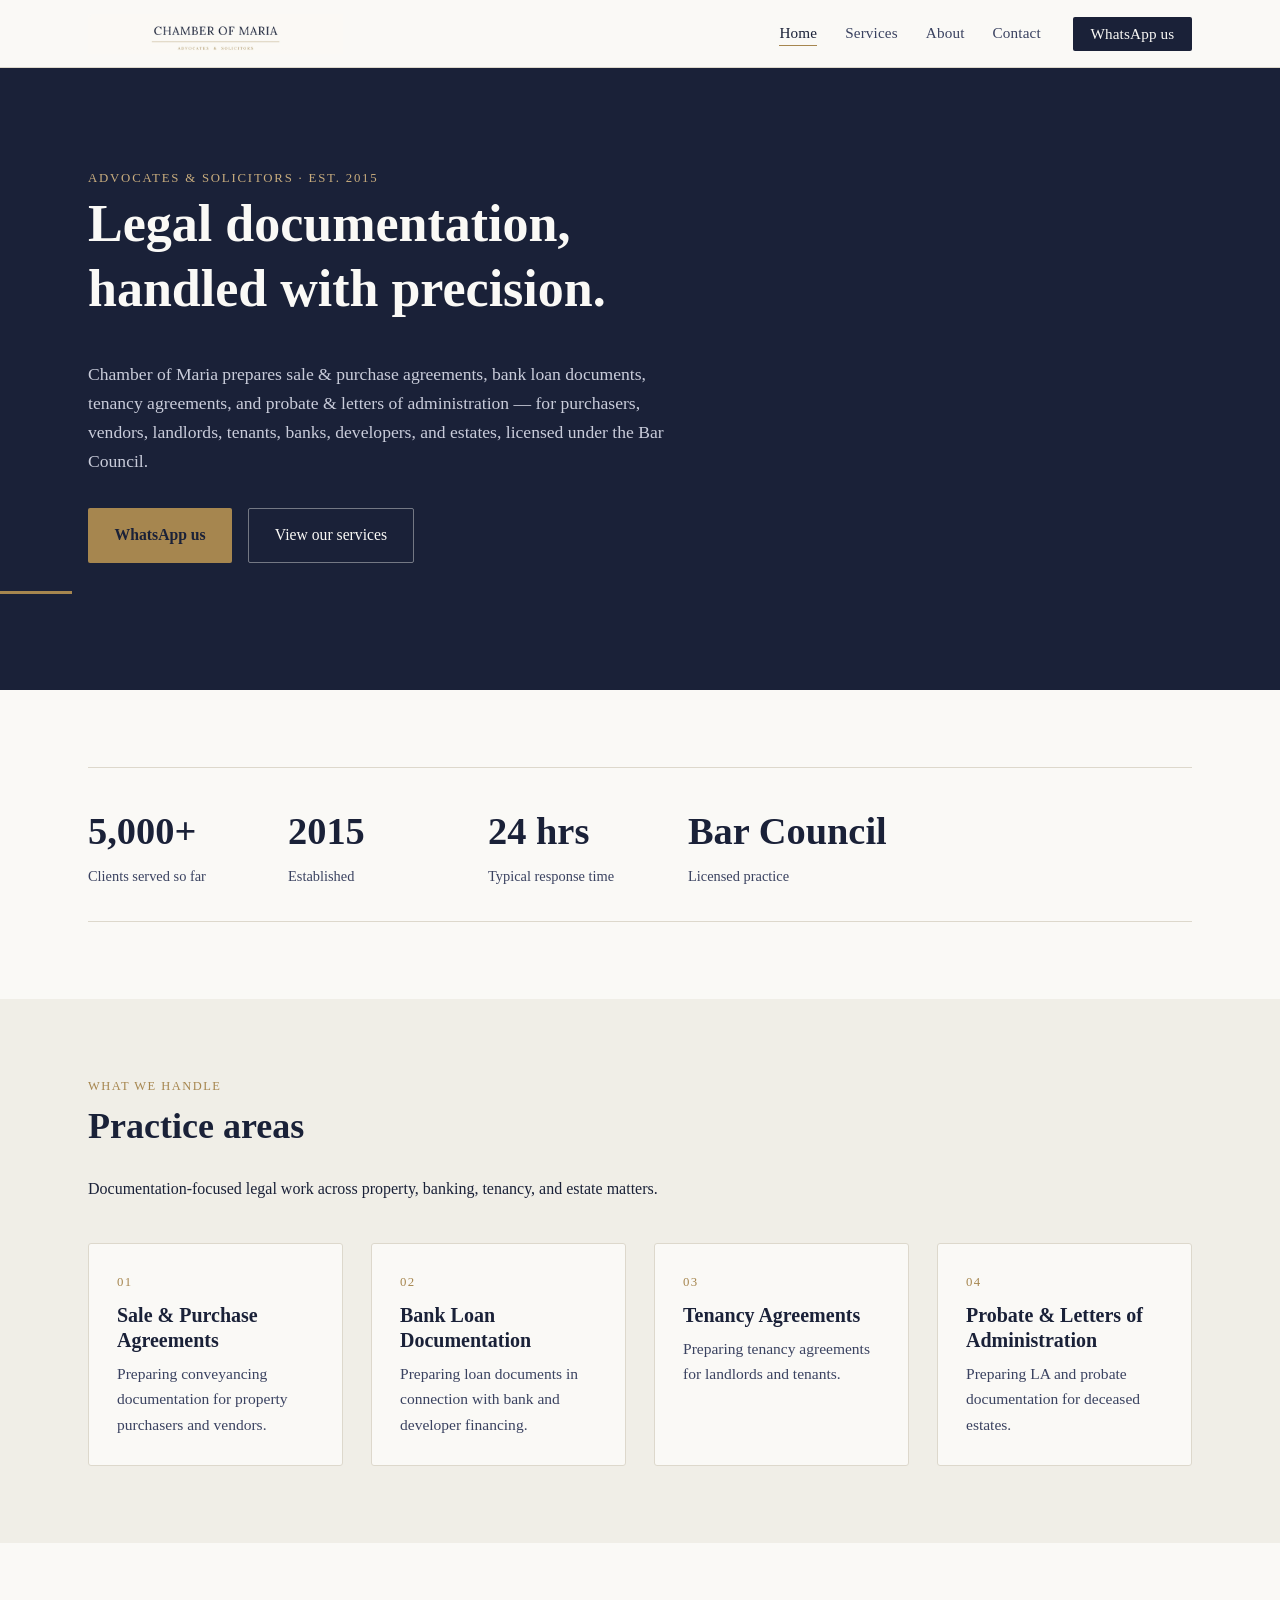
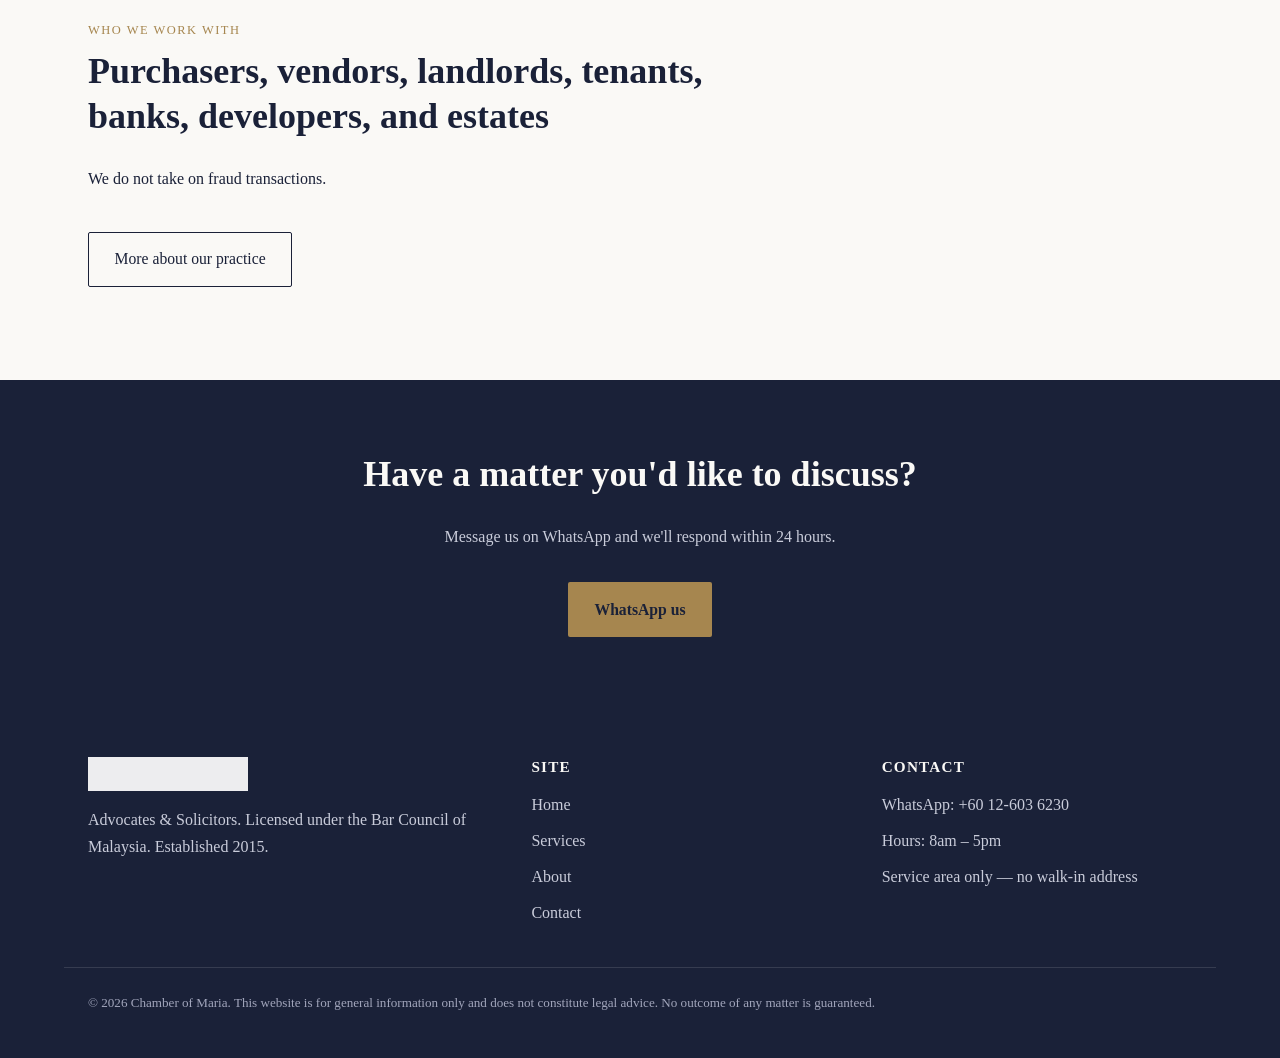
==== index.html @ 83d8518f "Initial build: Chamber of Maria static site Four-page legal practice website (index, services, about" ====
<!DOCTYPE html>
<html lang="en">
<head>
<meta charset="UTF-8">
<meta name="viewport" content="width=device-width, initial-scale=1.0">
<title>Chamber of Maria | Advocates &amp; Solicitors, Malaysia</title>
<meta name="description" content="Chamber of Maria is a Malaysian legal practice established 2015, licensed under the Bar Council, handling sale &amp; purchase agreements, bank loan documentation, tenancy agreements, and probate &amp; letters of administration.">
<link rel="canonical" href="https://www.chamberofmaria.com/">

<meta property="og:type" content="website">
<meta property="og:site_name" content="Chamber of Maria">
<meta property="og:title" content="Chamber of Maria | Advocates &amp; Solicitors, Malaysia">
<meta property="og:description" content="Legal documentation for property, banking, tenancy and probate matters. Licensed under the Bar Council, serving clients since 2015.">
<meta property="og:url" content="https://www.chamberofmaria.com/">
<meta property="og:image" content="https://www.chamberofmaria.com/assets/og-share-image.webp">
<meta name="twitter:card" content="summary_large_image">

<link rel="icon" type="image/png" href="assets/favicon-32.png">
<link rel="apple-touch-icon" href="assets/apple-touch-icon.png">
<link rel="stylesheet" href="css/style.css">
</head>
<body>
<a class="skip-link" href="#main">Skip to content</a>

<header class="site-header">
  <div class="container">
    <a class="logo" href="index.html" aria-label="Chamber of Maria — home">
      <img src="assets/wordmark-horizontal-header.webp" alt="Chamber of Maria" width="200" height="31">
    </a>
    <nav class="main-nav" data-open="false">
      <ul>
        <li><a href="index.html" aria-current="page">Home</a></li>
        <li><a href="services.html">Services</a></li>
        <li><a href="about.html">About</a></li>
        <li><a href="contact.html">Contact</a></li>
      </ul>
      <a class="nav-cta" href="https://wa.me/60126036230?text=Hi%2C%20I%27d%20like%20to%20enquire%20about%20your%20legal%20services." target="_blank" rel="noopener">WhatsApp us</a>
    </nav>
    <button class="nav-toggle" aria-label="Toggle menu" aria-expanded="false">☰</button>
  </div>
</header>

<main id="main">

  <section class="hero">
    <div class="container">
      <span class="eyebrow">Advocates &amp; Solicitors · Est. 2015</span>
      <h1>Legal documentation, handled with precision.</h1>
      <p class="lede">Chamber of Maria prepares sale &amp; purchase agreements, bank loan documents, tenancy agreements, and probate &amp; letters of administration — for purchasers, vendors, landlords, tenants, banks, developers, and estates, licensed under the Bar Council.</p>
      <div class="hero-actions">
        <a class="btn btn-primary" href="https://wa.me/60126036230?text=Hi%2C%20I%27d%20like%20to%20enquire%20about%20your%20legal%20services." target="_blank" rel="noopener">WhatsApp us</a>
        <a class="btn btn-secondary" href="services.html">View our services</a>
      </div>
    </div>
  </section>

  <section aria-label="Track record">
    <div class="container">
      <div class="stat-strip">
        <div class="stat">
          <span class="value">5,000+</span>
          <span class="label">Clients served so far</span>
        </div>
        <div class="stat">
          <span class="value">2015</span>
          <span class="label">Established</span>
        </div>
        <div class="stat">
          <span class="value">24 hrs</span>
          <span class="label">Typical response time</span>
        </div>
        <div class="stat">
          <span class="value">Bar Council</span>
          <span class="label">Licensed practice</span>
        </div>
      </div>
    </div>
  </section>

  <section class="section-alt">
    <div class="container">
      <div class="section-head">
        <span class="kicker">What we handle</span>
        <h2>Practice areas</h2>
        <p>Documentation-focused legal work across property, banking, tenancy, and estate matters.</p>
      </div>
      <div class="grid grid-4">
        <div class="card">
          <span class="num">01</span>
          <h3>Sale &amp; Purchase Agreements</h3>
          <p>Preparing conveyancing documentation for property purchasers and vendors.</p>
        </div>
        <div class="card">
          <span class="num">02</span>
          <h3>Bank Loan Documentation</h3>
          <p>Preparing loan documents in connection with bank and developer financing.</p>
        </div>
        <div class="card">
          <span class="num">03</span>
          <h3>Tenancy Agreements</h3>
          <p>Preparing tenancy agreements for landlords and tenants.</p>
        </div>
        <div class="card">
          <span class="num">04</span>
          <h3>Probate &amp; Letters of Administration</h3>
          <p>Preparing LA and probate documentation for deceased estates.</p>
        </div>
      </div>
    </div>
  </section>

  <section>
    <div class="container">
      <div class="section-head">
        <span class="kicker">Who we work with</span>
        <h2>Purchasers, vendors, landlords, tenants, banks, developers, and estates</h2>
        <p>We do not take on fraud transactions.</p>
      </div>
      <p><a class="btn btn-outline" href="about.html">More about our practice</a></p>
    </div>
  </section>

  <section class="cta-banner">
    <div class="container">
      <h2>Have a matter you'd like to discuss?</h2>
      <p>Message us on WhatsApp and we'll respond within 24 hours.</p>
      <a class="btn btn-primary" href="https://wa.me/60126036230?text=Hi%2C%20I%27d%20like%20to%20enquire%20about%20your%20legal%20services." target="_blank" rel="noopener">WhatsApp us</a>
    </div>
  </section>

</main>

<footer class="site-footer">
  <div class="container">
    <div class="footer-logo">
      <img src="assets/wordmark-horizontal-header.webp" alt="Chamber of Maria" width="160" height="25">
      <p>Advocates &amp; Solicitors. Licensed under the Bar Council of Malaysia. Established 2015.</p>
    </div>
    <div>
      <h4>Site</h4>
      <ul>
        <li><a href="index.html">Home</a></li>
        <li><a href="services.html">Services</a></li>
        <li><a href="about.html">About</a></li>
        <li><a href="contact.html">Contact</a></li>
      </ul>
    </div>
    <div>
      <h4>Contact</h4>
      <ul>
        <li><a href="https://wa.me/60126036230" target="_blank" rel="noopener">WhatsApp: +60 12-603 6230</a></li>
        <li>Hours: 8am – 5pm</li>
        <li>Service area only — no walk-in address</li>
      </ul>
    </div>
  </div>
  <div class="footer-bottom">
    <p>&copy; 2026 Chamber of Maria. This website is for general information only and does not constitute legal advice. No outcome of any matter is guaranteed.</p>
  </div>
</footer>

<script src="js/main.js"></script>
</body>
</html>
---- css/style.css ----
/* Chamber of Maria — shared stylesheet */

:root {
  --ink: #1A2138;
  --ink-soft: #3A4260;
  --gold: #A6864F;
  --gold-soft: #C9AD7E;
  --paper: #FAF9F6;
  --paper-dim: #F0EEE7;
  --line: #DDD8CC;
  --max-width: 72rem;
}

* {
  box-sizing: border-box;
}

html {
  scroll-behavior: smooth;
}

body {
  margin: 0;
  font-family: "Lora", Georgia, "Times New Roman", serif;
  color: var(--ink);
  background: var(--paper);
  line-height: 1.65;
  -webkit-font-smoothing: antialiased;
}

img {
  max-width: 100%;
  display: block;
}

a {
  color: inherit;
}

h1, h2, h3, h4 {
  font-weight: 600;
  line-height: 1.25;
  margin: 0 0 0.75em;
}

h1 { font-size: clamp(2rem, 4vw + 1rem, 3.25rem); }
h2 { font-size: clamp(1.5rem, 2vw + 1rem, 2.25rem); }
h3 { font-size: 1.25rem; }

p { margin: 0 0 1em; }

.container {
  width: 100%;
  max-width: var(--max-width);
  margin-inline: auto;
  padding-inline: 1.5rem;
}

/* ---------- Header ---------- */

.site-header {
  border-bottom: 1px solid var(--line);
  background: var(--paper);
  position: sticky;
  top: 0;
  z-index: 20;
}

.site-header .container {
  display: flex;
  align-items: center;
  justify-content: space-between;
  padding-block: 0.85rem;
  gap: 1rem;
}

.site-header .logo img {
  height: 40px;
  width: auto;
}

.main-nav {
  display: flex;
  align-items: center;
  gap: 2rem;
}

.main-nav ul {
  list-style: none;
  display: flex;
  gap: 1.75rem;
  margin: 0;
  padding: 0;
}

.main-nav a {
  text-decoration: none;
  font-size: 0.95rem;
  letter-spacing: 0.01em;
  color: var(--ink-soft);
  border-bottom: 1px solid transparent;
  padding-block: 0.25rem;
  transition: color 0.15s ease, border-color 0.15s ease;
}

.main-nav a:hover,
.main-nav a[aria-current="page"] {
  color: var(--ink);
  border-color: var(--gold);
}

.nav-cta {
  display: inline-flex;
  align-items: center;
  gap: 0.5rem;
  background: var(--ink);
  color: var(--paper) !important;
  padding: 0.55rem 1.1rem;
  border-radius: 2px;
  font-size: 0.9rem;
  text-decoration: none;
  border: none;
  transition: background 0.15s ease;
  white-space: nowrap;
}

.nav-cta:hover {
  background: var(--gold);
}

.nav-toggle {
  display: none;
  background: none;
  border: 1px solid var(--line);
  border-radius: 2px;
  padding: 0.4rem 0.6rem;
  cursor: pointer;
  font-size: 1.1rem;
  color: var(--ink);
}

/* ---------- Hero ---------- */

.hero {
  background: var(--ink);
  color: var(--paper);
  padding-block: clamp(3.5rem, 8vw, 6rem);
  position: relative;
}

.hero::after {
  content: "";
  display: block;
  height: 3px;
  width: 72px;
  background: var(--gold);
  margin-top: 1.75rem;
}

.hero .eyebrow {
  text-transform: uppercase;
  letter-spacing: 0.14em;
  font-size: 0.8rem;
  color: var(--gold-soft);
  margin-bottom: 1rem;
}

.hero h1 {
  color: var(--paper);
  max-width: 34rem;
}

.hero p.lede {
  max-width: 36rem;
  color: #C9CCDA;
  font-size: 1.1rem;
}

.hero-actions {
  display: flex;
  flex-wrap: wrap;
  gap: 1rem;
  margin-top: 2rem;
}

/* ---------- Buttons ---------- */

.btn {
  display: inline-flex;
  align-items: center;
  gap: 0.5rem;
  padding: 0.85rem 1.6rem;
  border-radius: 2px;
  text-decoration: none;
  font-size: 0.98rem;
  border: 1px solid transparent;
  cursor: pointer;
  transition: background 0.15s ease, color 0.15s ease, border-color 0.15s ease;
}

.btn-primary {
  background: var(--gold);
  color: var(--ink);
  font-weight: 600;
}

.btn-primary:hover {
  background: var(--gold-soft);
}

.btn-secondary {
  border-color: rgba(250, 249, 246, 0.4);
  color: var(--paper);
}

.btn-secondary:hover {
  border-color: var(--paper);
}

.btn-outline {
  border-color: var(--ink);
  color: var(--ink);
  background: transparent;
}

.btn-outline:hover {
  background: var(--ink);
  color: var(--paper);
}

/* ---------- Sections ---------- */

section {
  padding-block: clamp(3rem, 6vw, 5rem);
}

.section-alt {
  background: var(--paper-dim);
}

.section-head {
  max-width: 40rem;
  margin-bottom: 2.5rem;
}

.section-head .kicker {
  text-transform: uppercase;
  letter-spacing: 0.12em;
  font-size: 0.78rem;
  color: var(--gold);
  margin-bottom: 0.5rem;
  display: block;
}

/* ---------- Cards / grids ---------- */

.grid {
  display: grid;
  gap: 1.75rem;
}

.grid-2 { grid-template-columns: repeat(2, 1fr); }
.grid-4 { grid-template-columns: repeat(4, 1fr); }

@media (max-width: 900px) {
  .grid-4 { grid-template-columns: repeat(2, 1fr); }
}

@media (max-width: 600px) {
  .grid-2,
  .grid-4 { grid-template-columns: 1fr; }
}

.card {
  background: var(--paper);
  border: 1px solid var(--line);
  padding: 1.75rem;
  border-radius: 3px;
}

.section-alt .card {
  background: var(--paper);
}

.card .num {
  font-size: 0.8rem;
  color: var(--gold);
  letter-spacing: 0.1em;
  display: block;
  margin-bottom: 0.6rem;
}

.card h3 {
  margin-bottom: 0.5rem;
}

.card p {
  color: var(--ink-soft);
  margin-bottom: 0;
  font-size: 0.97rem;
}

/* ---------- Stat strip ---------- */

.stat-strip {
  display: flex;
  flex-wrap: wrap;
  gap: 2.5rem;
  border-top: 1px solid var(--line);
  border-bottom: 1px solid var(--line);
  padding-block: 2rem;
}

.stat {
  min-width: 10rem;
}

.stat .value {
  font-size: clamp(1.75rem, 3vw, 2.5rem);
  color: var(--ink);
  font-weight: 600;
  display: block;
}

.stat .label {
  color: var(--ink-soft);
  font-size: 0.9rem;
}

/* ---------- Lists ---------- */

.check-list {
  list-style: none;
  margin: 0;
  padding: 0;
  display: grid;
  gap: 0.75rem;
}

.check-list li {
  padding-left: 1.6rem;
  position: relative;
  color: var(--ink-soft);
}

.check-list li::before {
  content: "";
  position: absolute;
  left: 0;
  top: 0.5em;
  width: 8px;
  height: 8px;
  background: var(--gold);
  border-radius: 50%;
}

/* ---------- CTA banner ---------- */

.cta-banner {
  background: var(--ink);
  color: var(--paper);
  text-align: center;
  padding-block: clamp(3rem, 6vw, 4.5rem);
}

.cta-banner h2 {
  color: var(--paper);
}

.cta-banner p {
  color: #C9CCDA;
  max-width: 34rem;
  margin-inline: auto;
}

.cta-banner .btn-primary {
  margin-top: 1rem;
}

/* ---------- Forms ---------- */

.form-field {
  margin-bottom: 1.25rem;
  display: grid;
  gap: 0.4rem;
}

.form-field label {
  font-size: 0.9rem;
  color: var(--ink-soft);
}

.form-field input,
.form-field textarea,
.form-field select {
  font-family: inherit;
  font-size: 1rem;
  padding: 0.75rem 0.9rem;
  border: 1px solid var(--line);
  border-radius: 2px;
  background: var(--paper);
  color: var(--ink);
}

.form-field input:focus,
.form-field textarea:focus,
.form-field select:focus {
  outline: 2px solid var(--gold);
  outline-offset: 1px;
}

.form-note {
  font-size: 0.85rem;
  color: var(--ink-soft);
}

.form-status {
  margin-top: 1rem;
  font-size: 0.95rem;
}

.form-status[data-state="success"] { color: #2E6B4F; }
.form-status[data-state="error"] { color: #A6403F; }

/* ---------- Footer ---------- */

.site-footer {
  background: var(--ink);
  color: #C9CCDA;
  padding-block: 3rem 2rem;
}

.site-footer .container {
  display: grid;
  grid-template-columns: 1.3fr 1fr 1fr;
  gap: 2.5rem;
}

@media (max-width: 700px) {
  .site-footer .container {
    grid-template-columns: 1fr;
  }
}

.site-footer h4 {
  color: var(--paper);
  font-size: 0.95rem;
  text-transform: uppercase;
  letter-spacing: 0.08em;
  margin-bottom: 1rem;
}

.site-footer ul {
  list-style: none;
  margin: 0;
  padding: 0;
  display: grid;
  gap: 0.6rem;
}

.site-footer a {
  color: #C9CCDA;
  text-decoration: none;
}

.site-footer a:hover {
  color: var(--gold-soft);
}

.footer-bottom {
  max-width: var(--max-width);
  margin: 2.5rem auto 0;
  padding-inline: 1.5rem;
  padding-top: 1.5rem;
  border-top: 1px solid rgba(255, 255, 255, 0.12);
  font-size: 0.82rem;
  color: #A2A6BC;
}

.footer-logo img {
  height: 34px;
  margin-bottom: 1rem;
  filter: brightness(0) invert(1);
  opacity: 0.92;
}

/* ---------- Mobile nav ---------- */

@media (max-width: 780px) {
  .nav-toggle {
    display: inline-flex;
    align-items: center;
    justify-content: center;
  }

  .main-nav {
    position: fixed;
    inset: 0 0 0 30%;
    background: var(--paper);
    flex-direction: column;
    align-items: flex-start;
    justify-content: flex-start;
    padding: 5.5rem 1.75rem 2rem;
    gap: 2rem;
    transform: translateX(100%);
    transition: transform 0.2s ease;
    box-shadow: -8px 0 24px rgba(26, 33, 56, 0.12);
  }

  .main-nav[data-open="true"] {
    transform: translateX(0);
  }

  .main-nav ul {
    flex-direction: column;
    gap: 1.25rem;
    width: 100%;
  }

  .main-nav a {
    font-size: 1.05rem;
  }
}

/* ---------- Utility ---------- */

.text-center { text-align: center; }
.mt-0 { margin-top: 0; }

.skip-link {
  position: absolute;
  left: -999px;
  top: auto;
  background: var(--gold);
  color: var(--ink);
  padding: 0.75rem 1.25rem;
  z-index: 100;
}

.skip-link:focus {
  left: 1rem;
  top: 1rem;
}
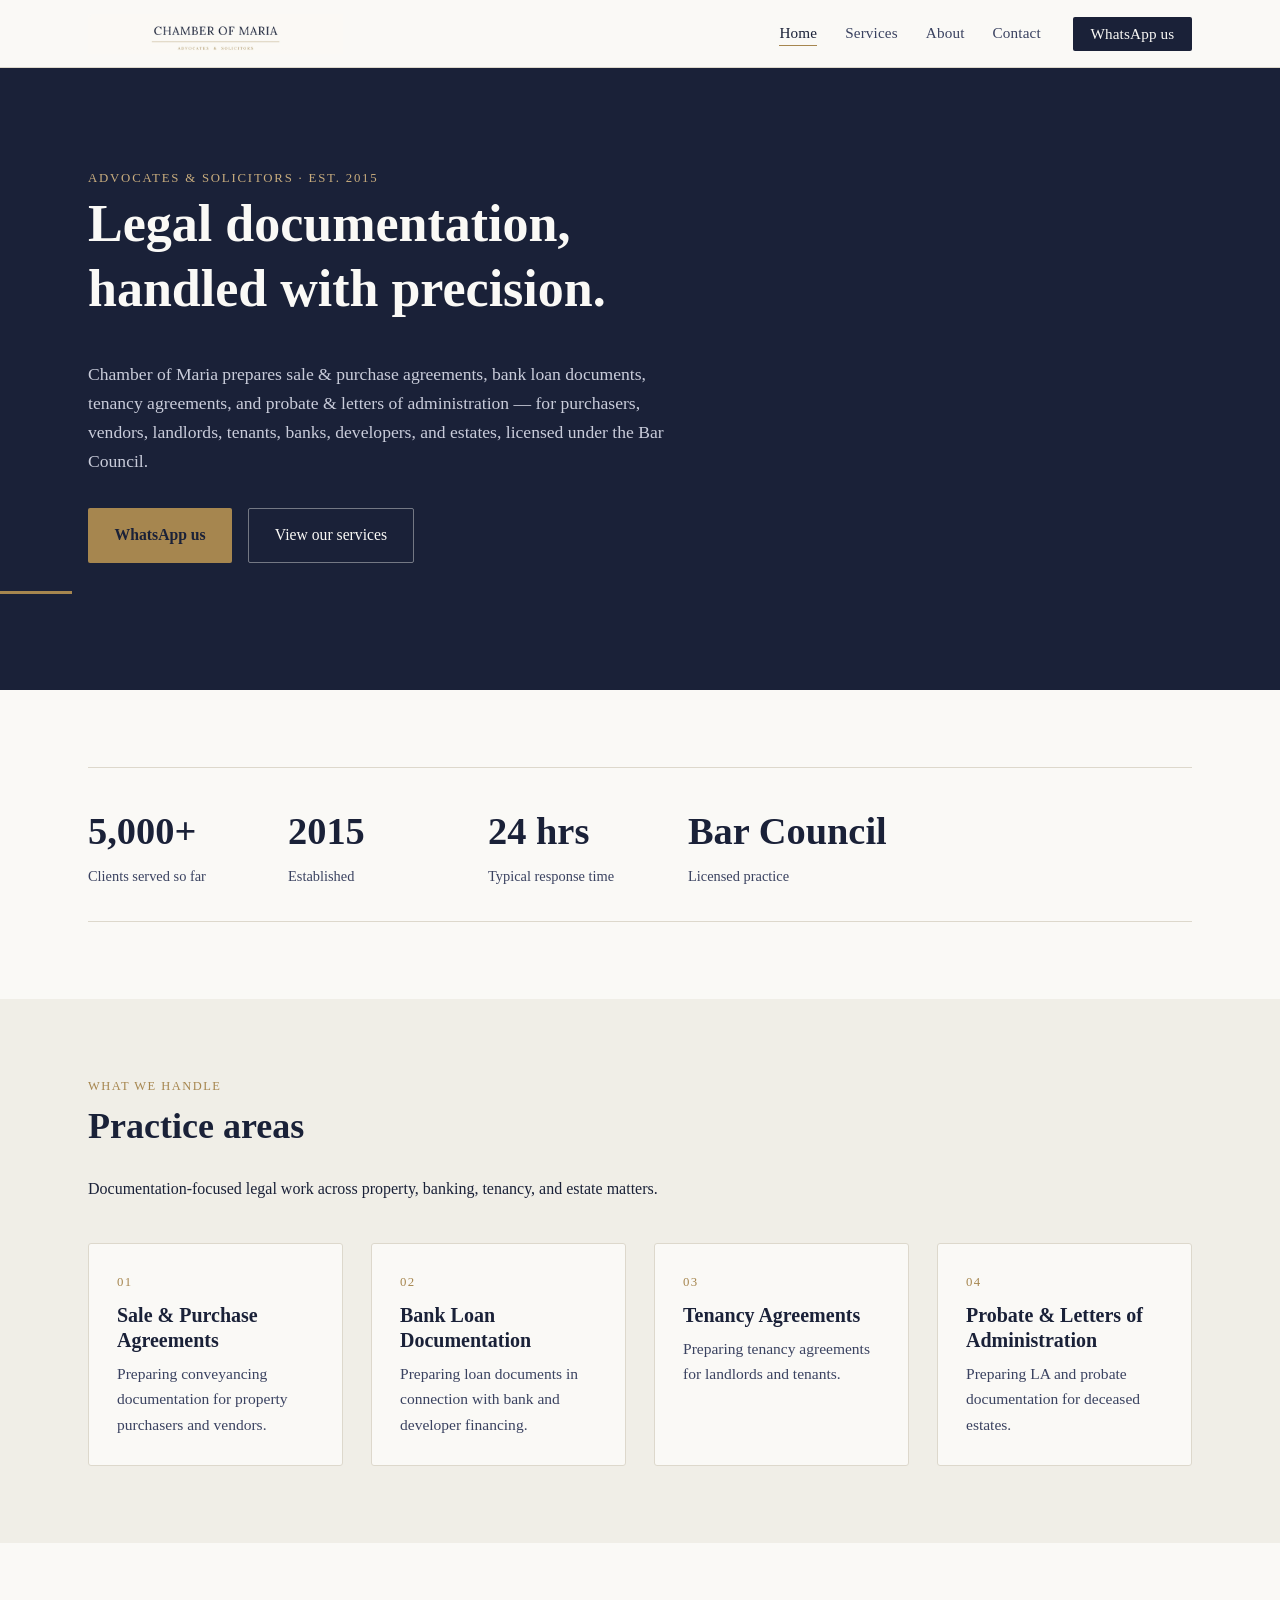
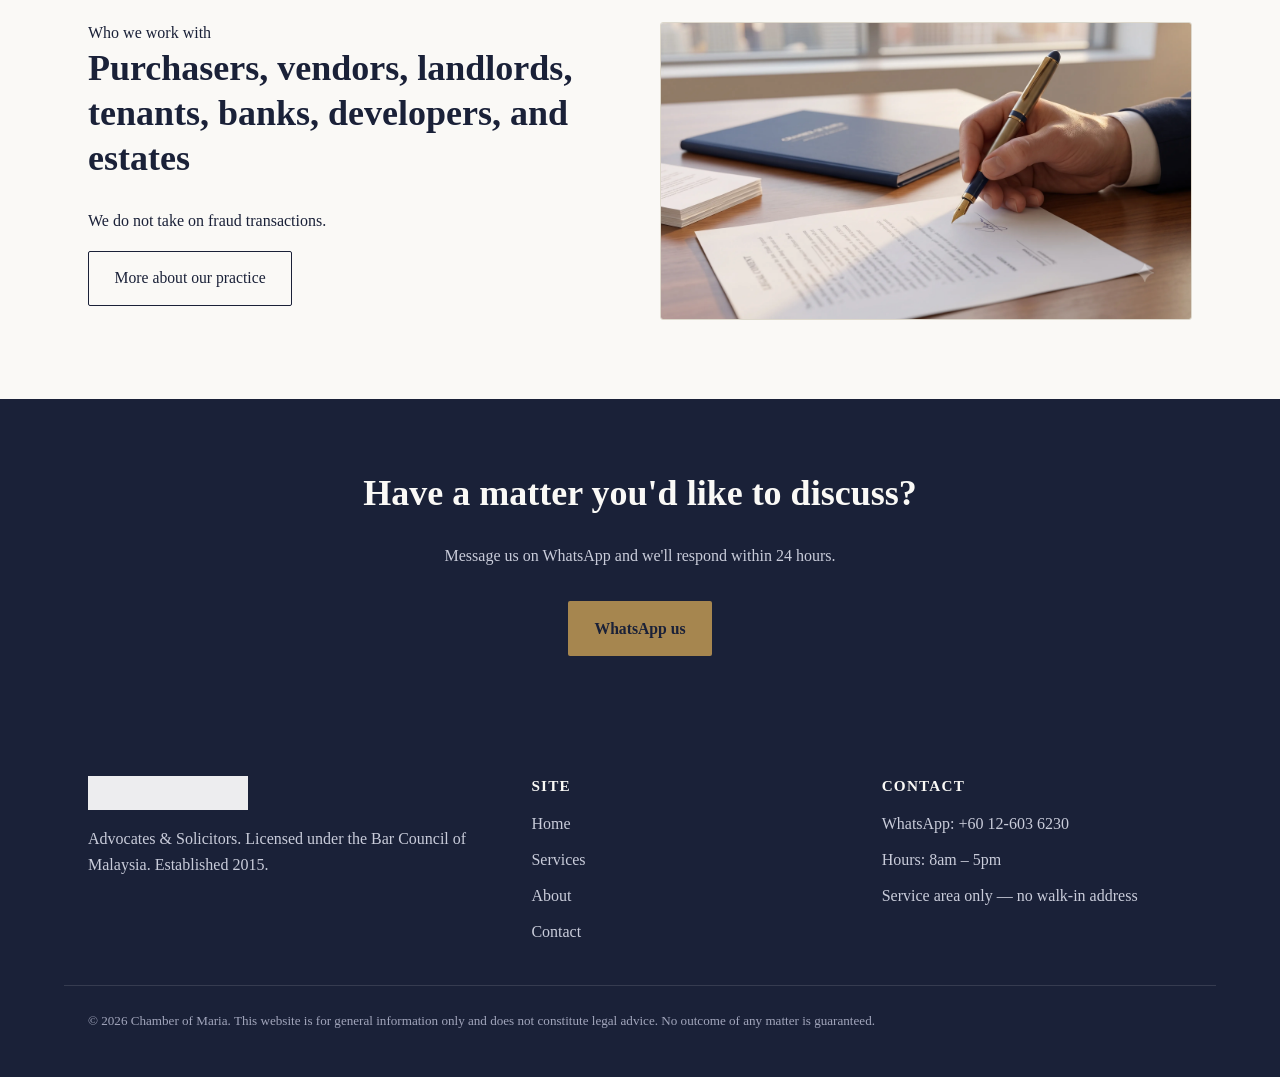
==== commit 7d004adb: "Integrate Nano Banana supporting imagery QA'd and wired all 8 images from AVATAR-IMAGE-BRIEF.md / NA" ====
--- a/index.html
+++ b/index.html
@@ -111,12 +111,17 @@
 
   <section>
     <div class="container">
-      <div class="section-head">
-        <span class="kicker">Who we work with</span>
-        <h2>Purchasers, vendors, landlords, tenants, banks, developers, and estates</h2>
-        <p>We do not take on fraud transactions.</p>
+      <div class="feature">
+        <div>
+          <span class="kicker">Who we work with</span>
+          <h2>Purchasers, vendors, landlords, tenants, banks, developers, and estates</h2>
+          <p>We do not take on fraud transactions.</p>
+          <p><a class="btn btn-outline" href="about.html">More about our practice</a></p>
+        </div>
+        <div class="feature-media">
+          <img src="assets/desk-documents-signing.webp" alt="A hand signing a legal document with a fountain pen at a wooden desk" width="800" height="450" loading="lazy">
+        </div>
       </div>
-      <p><a class="btn btn-outline" href="about.html">More about our practice</a></p>
     </div>
   </section>
 
--- a/css/style.css
+++ b/css/style.css
@@ -276,10 +276,51 @@
   border: 1px solid var(--line);
   padding: 1.75rem;
   border-radius: 3px;
+  overflow: hidden;
 }
 
 .section-alt .card {
   background: var(--paper);
+}
+
+.card-media {
+  aspect-ratio: 16 / 9;
+  overflow: hidden;
+  margin: -1.75rem -1.75rem 1.25rem;
+  border-bottom: 1px solid var(--line);
+  background: var(--paper-dim);
+}
+
+.card-media img {
+  width: 100%;
+  height: 100%;
+  object-fit: cover;
+  display: block;
+}
+
+.feature {
+  display: grid;
+  grid-template-columns: 1fr 1fr;
+  gap: 2.5rem;
+  align-items: center;
+}
+
+@media (max-width: 700px) {
+  .feature {
+    grid-template-columns: 1fr;
+  }
+}
+
+.feature-media {
+  border-radius: 3px;
+  overflow: hidden;
+  border: 1px solid var(--line);
+}
+
+.feature-media img {
+  width: 100%;
+  height: auto;
+  display: block;
 }
 
 .card .num {
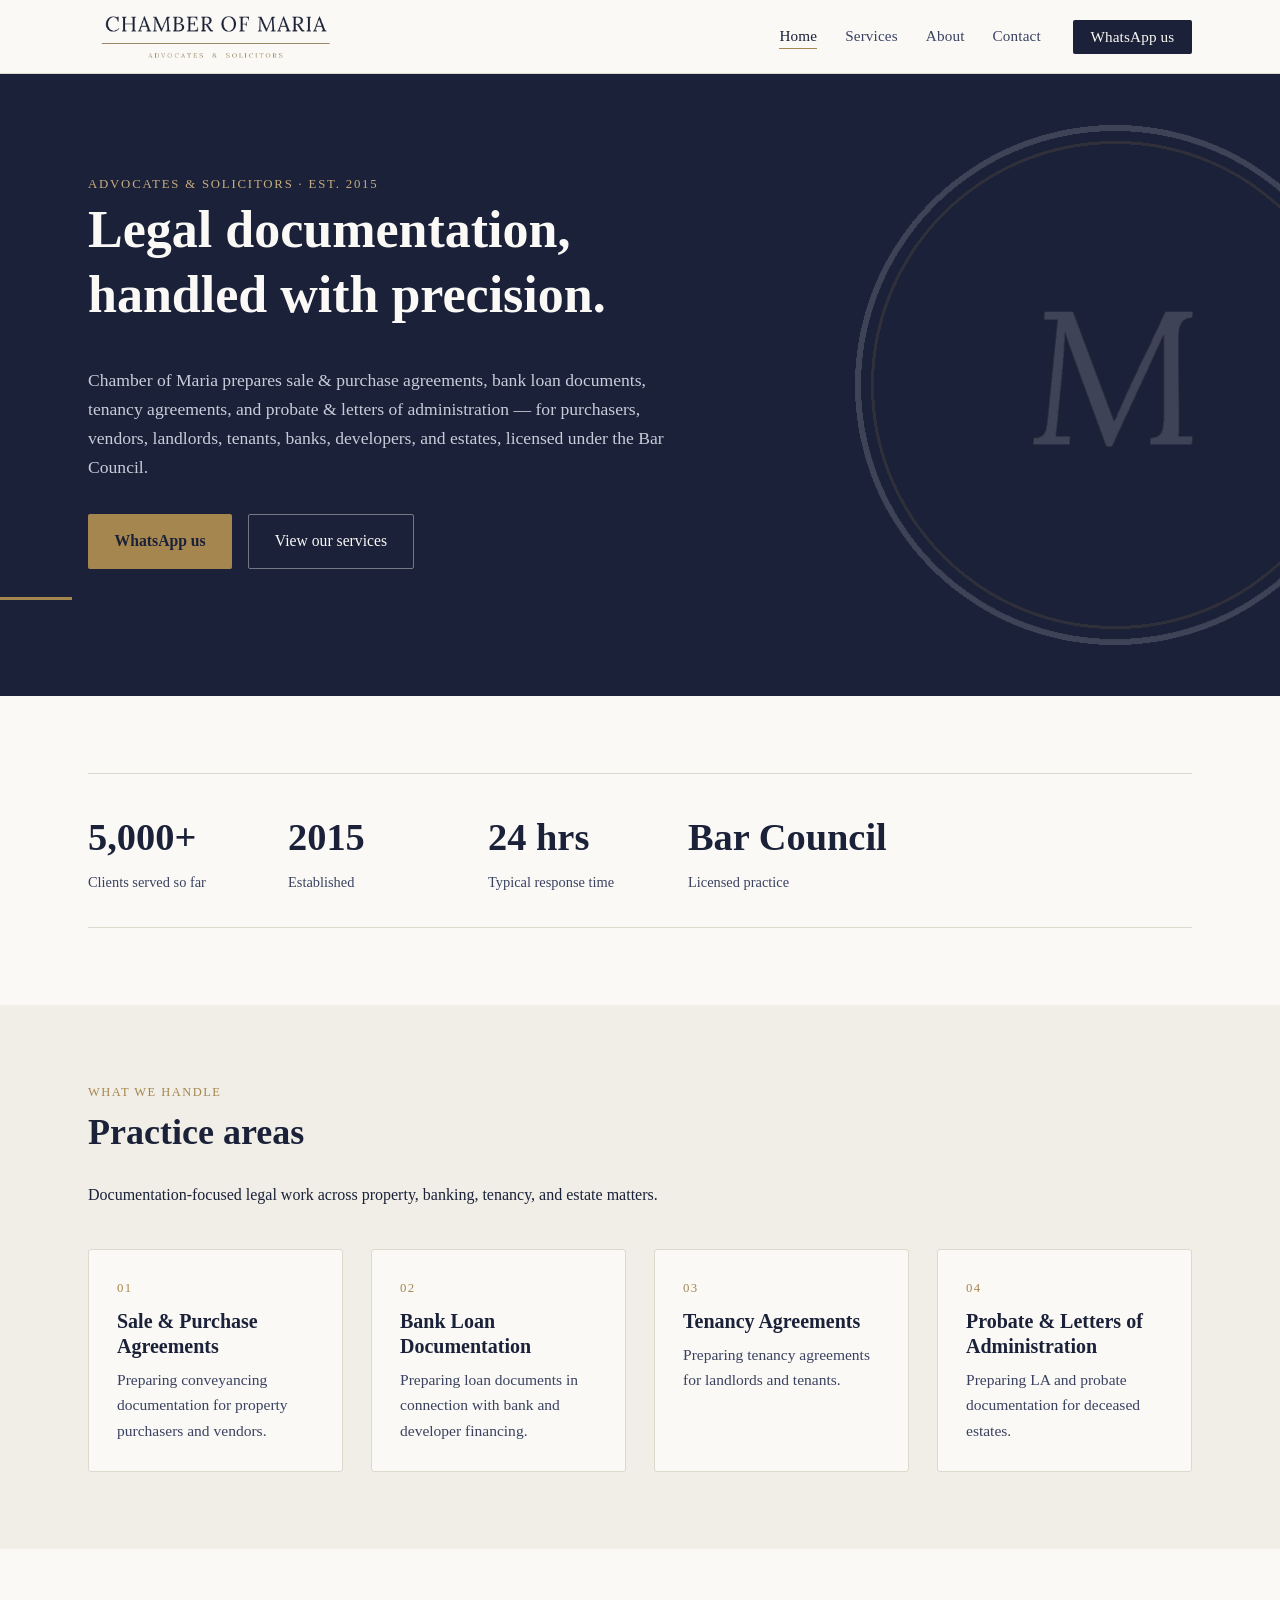
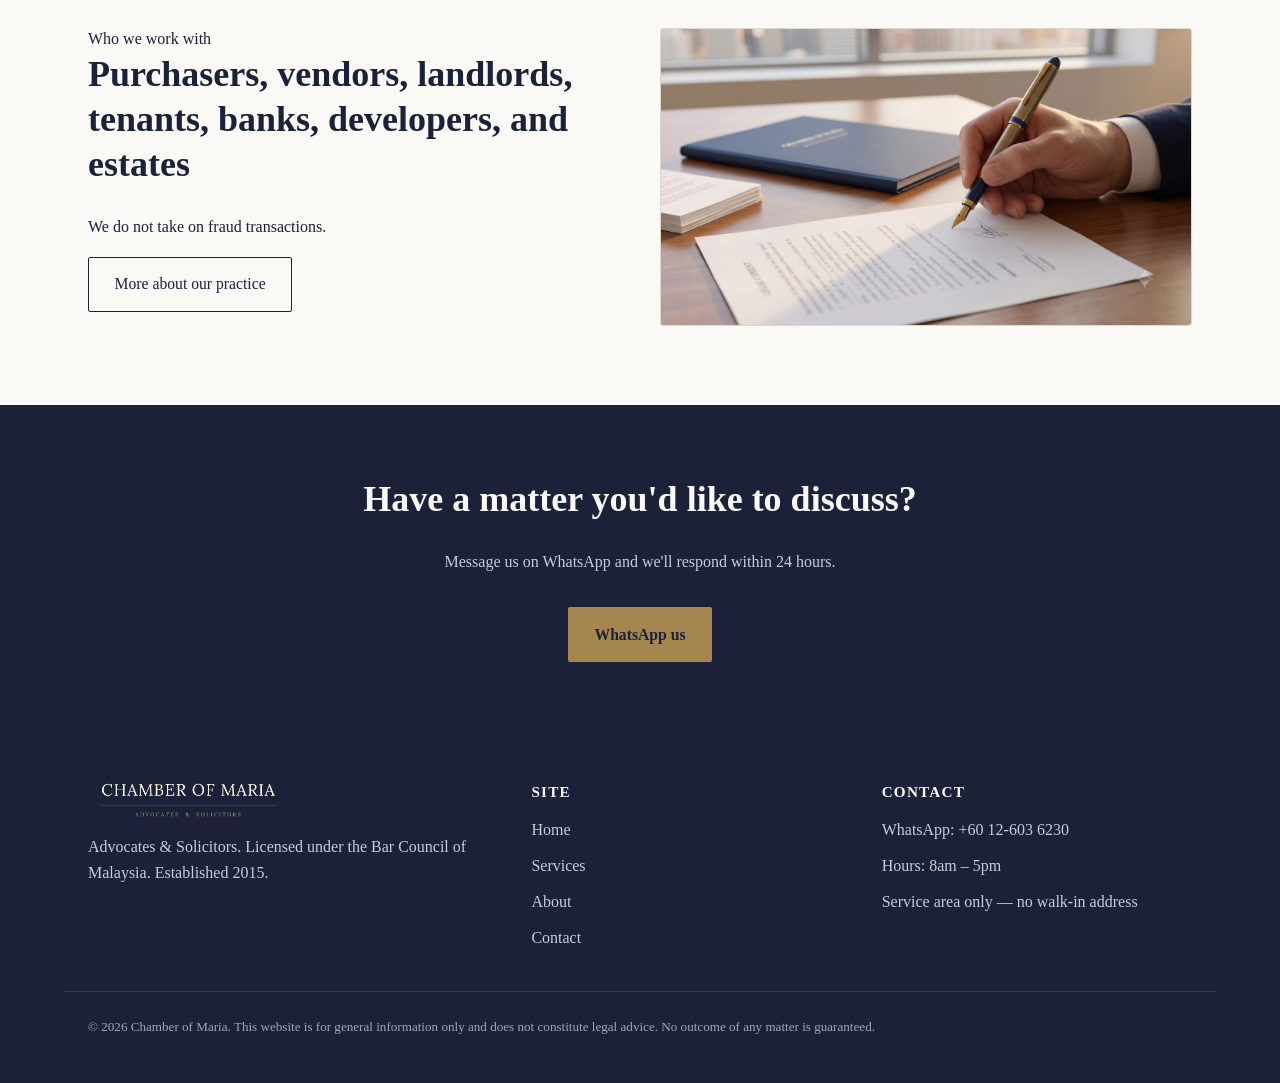
==== commit 5b5c36b1: "Fix logo legibility and add hero decorative motif Header wordmark was scaled down with most of its c" ====
--- a/index.html
+++ b/index.html
@@ -25,7 +25,7 @@
 <header class="site-header">
   <div class="container">
     <a class="logo" href="index.html" aria-label="Chamber of Maria — home">
-      <img src="assets/wordmark-horizontal-header.webp" alt="Chamber of Maria" width="200" height="31">
+      <img src="assets/wordmark-horizontal-header-trimmed.webp" alt="Chamber of Maria" width="244" height="44">
     </a>
     <nav class="main-nav" data-open="false">
       <ul>
@@ -43,6 +43,7 @@
 <main id="main">
 
   <section class="hero">
+    <img src="assets/monogram-favicon-source-on-dark.webp" alt="" aria-hidden="true" class="hero-motif" width="561" height="561">
     <div class="container">
       <span class="eyebrow">Advocates &amp; Solicitors · Est. 2015</span>
       <h1>Legal documentation, handled with precision.</h1>
@@ -138,7 +139,7 @@
 <footer class="site-footer">
   <div class="container">
     <div class="footer-logo">
-      <img src="assets/wordmark-horizontal-header.webp" alt="Chamber of Maria" width="160" height="25">
+      <img src="assets/wordmark-horizontal-header-on-dark.webp" alt="Chamber of Maria" width="200" height="36">
       <p>Advocates &amp; Solicitors. Licensed under the Bar Council of Malaysia. Established 2015.</p>
     </div>
     <div>
--- a/css/style.css
+++ b/css/style.css
@@ -75,8 +75,9 @@
 }
 
 .site-header .logo img {
-  height: 40px;
+  height: 46px;
   width: auto;
+  display: block;
 }
 
 .main-nav {
@@ -146,6 +147,32 @@
   color: var(--paper);
   padding-block: clamp(3.5rem, 8vw, 6rem);
   position: relative;
+  overflow: hidden;
+}
+
+.hero .container {
+  position: relative;
+  z-index: 1;
+}
+
+.hero-motif {
+  position: absolute;
+  top: 50%;
+  right: -9%;
+  width: min(560px, 52vw);
+  height: auto;
+  transform: translateY(-50%);
+  opacity: 0.16;
+  pointer-events: none;
+  z-index: 0;
+}
+
+@media (max-width: 780px) {
+  .hero-motif {
+    width: 70vw;
+    right: -20%;
+    opacity: 0.12;
+  }
 }
 
 .hero::after {
@@ -519,10 +546,10 @@
 }
 
 .footer-logo img {
-  height: 34px;
+  height: 36px;
+  width: auto;
   margin-bottom: 1rem;
-  filter: brightness(0) invert(1);
-  opacity: 0.92;
+  display: block;
 }
 
 /* ---------- Mobile nav ---------- */
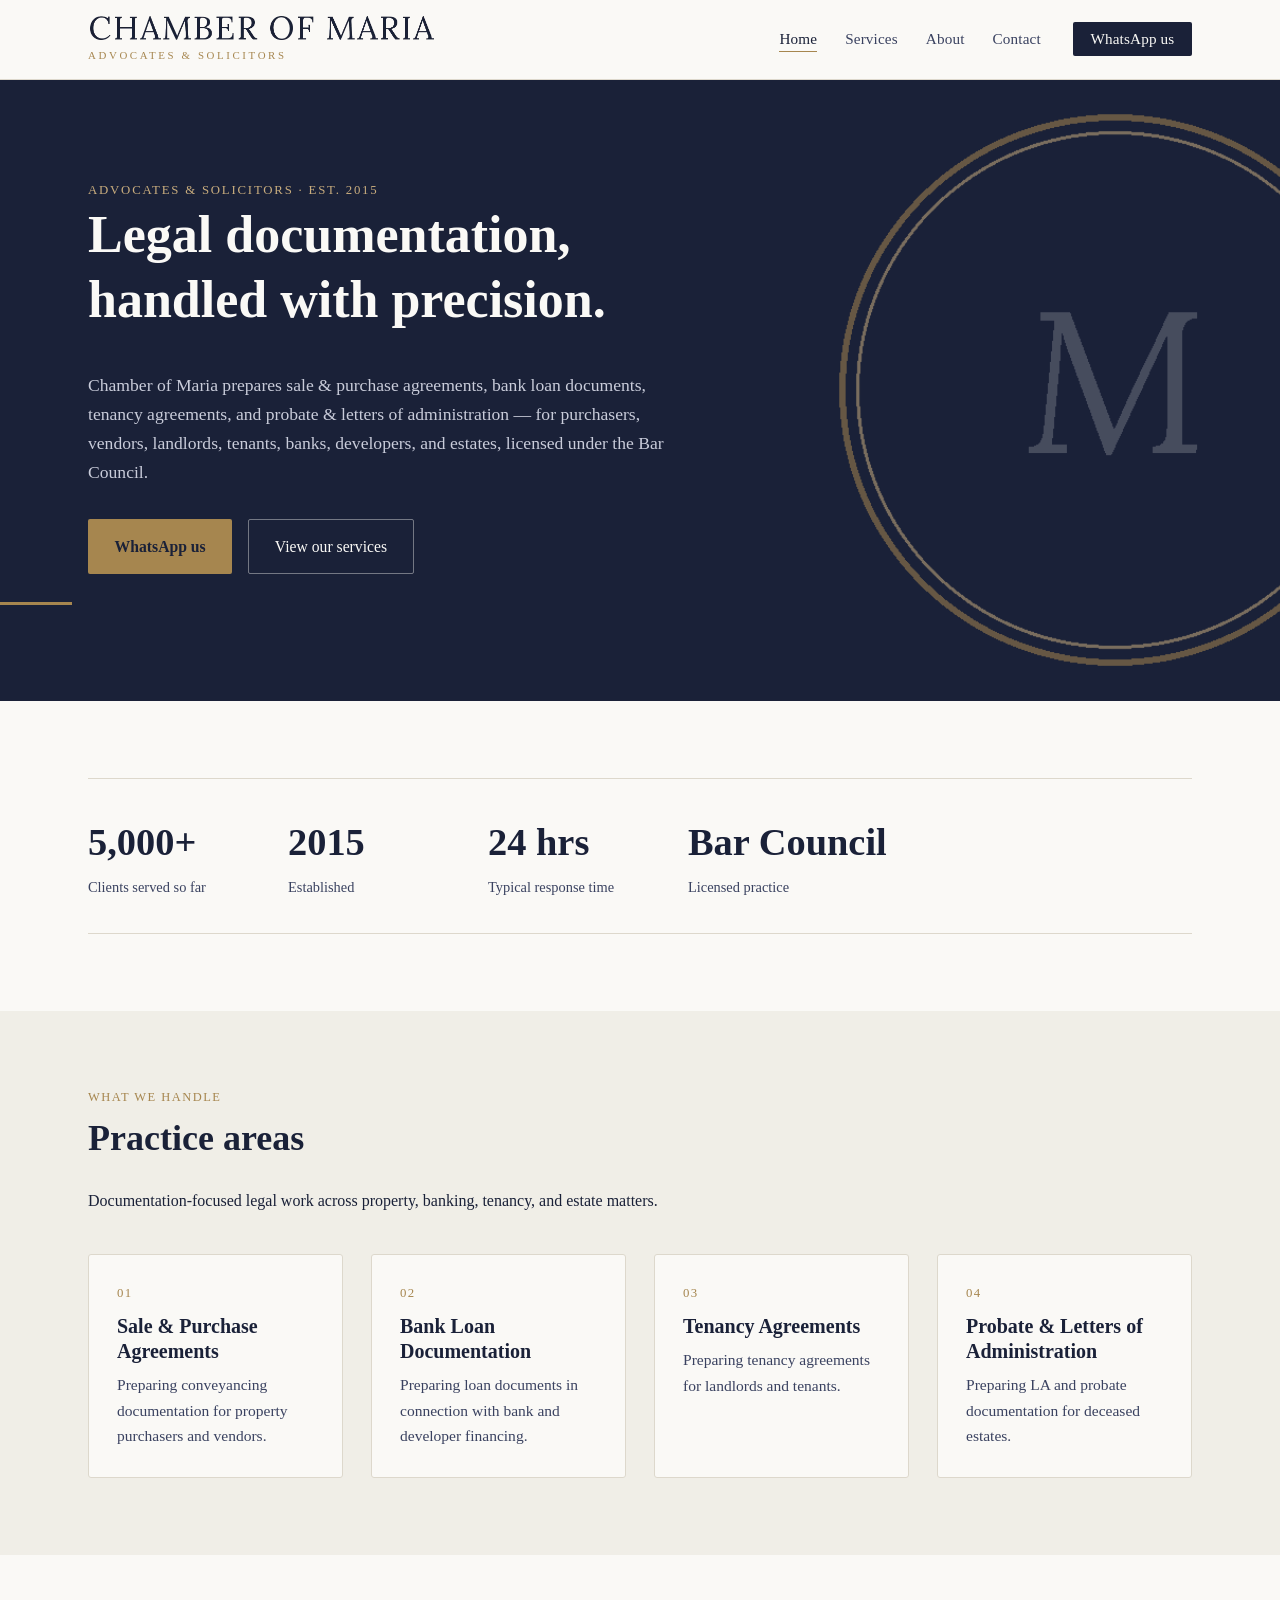
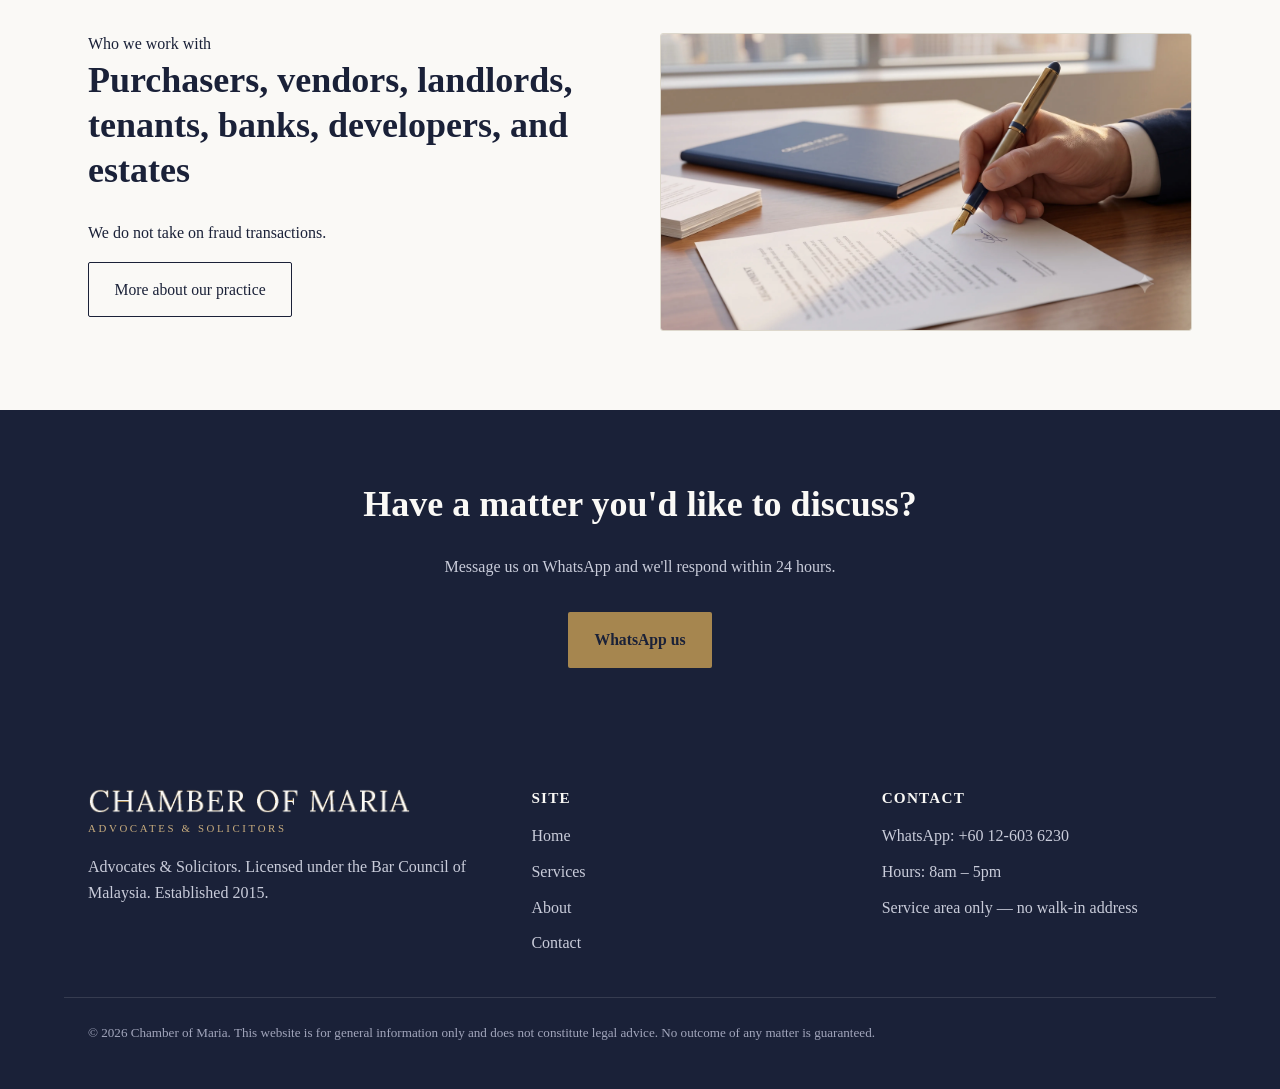
==== commit cb676563: "Fix subtitle legibility and animate hero ring motif "Advocates & Solicitors" was baked into the same" ====
--- a/index.html
+++ b/index.html
@@ -25,7 +25,8 @@
 <header class="site-header">
   <div class="container">
     <a class="logo" href="index.html" aria-label="Chamber of Maria — home">
-      <img src="assets/wordmark-horizontal-header-trimmed.webp" alt="Chamber of Maria" width="244" height="44">
+      <img src="assets/wordmark-title-trimmed.webp" alt="Chamber of Maria" class="brand-mark" width="348" height="28">
+      <span class="brand-subtitle">Advocates &amp; Solicitors</span>
     </a>
     <nav class="main-nav" data-open="false">
       <ul>
@@ -43,7 +44,10 @@
 <main id="main">
 
   <section class="hero">
-    <img src="assets/monogram-favicon-source-on-dark.webp" alt="" aria-hidden="true" class="hero-motif" width="561" height="561">
+    <div class="hero-motif" aria-hidden="true">
+      <img src="assets/hero-motif-rings.webp" alt="" class="hero-motif-rings">
+      <img src="assets/hero-motif-letter.webp" alt="" class="hero-motif-letter">
+    </div>
     <div class="container">
       <span class="eyebrow">Advocates &amp; Solicitors · Est. 2015</span>
       <h1>Legal documentation, handled with precision.</h1>
@@ -139,7 +143,8 @@
 <footer class="site-footer">
   <div class="container">
     <div class="footer-logo">
-      <img src="assets/wordmark-horizontal-header-on-dark.webp" alt="Chamber of Maria" width="200" height="36">
+      <img src="assets/wordmark-title-on-dark.webp" alt="Chamber of Maria" class="brand-mark" width="323" height="26">
+      <span class="brand-subtitle">Advocates &amp; Solicitors</span>
       <p>Advocates &amp; Solicitors. Licensed under the Bar Council of Malaysia. Established 2015.</p>
     </div>
     <div>
--- a/css/style.css
+++ b/css/style.css
@@ -74,10 +74,27 @@
   gap: 1rem;
 }
 
-.site-header .logo img {
-  height: 46px;
+.site-header .logo {
+  display: flex;
+  flex-direction: column;
+  align-items: flex-start;
+  gap: 0.35rem;
+  text-decoration: none;
+}
+
+.brand-mark {
+  height: 28px;
   width: auto;
   display: block;
+}
+
+.brand-subtitle {
+  display: block;
+  font-size: 0.68rem;
+  letter-spacing: 0.24em;
+  text-transform: uppercase;
+  color: var(--gold);
+  white-space: nowrap;
 }
 
 .main-nav {
@@ -160,18 +177,51 @@
   top: 50%;
   right: -9%;
   width: min(560px, 52vw);
-  height: auto;
+  aspect-ratio: 1 / 1;
   transform: translateY(-50%);
-  opacity: 0.16;
   pointer-events: none;
   z-index: 0;
+}
+
+.hero-motif img {
+  position: absolute;
+  inset: 0;
+  width: 100%;
+  height: 100%;
+}
+
+.hero-motif-rings {
+  opacity: 0.55;
+  animation: hero-motif-spin 60s linear infinite;
+}
+
+.hero-motif-letter {
+  opacity: 0.2;
+}
+
+@keyframes hero-motif-spin {
+  from { transform: rotate(0deg); }
+  to { transform: rotate(360deg); }
+}
+
+@media (prefers-reduced-motion: reduce) {
+  .hero-motif-rings {
+    animation: none;
+  }
 }
 
 @media (max-width: 780px) {
   .hero-motif {
     width: 70vw;
     right: -20%;
-    opacity: 0.12;
+  }
+
+  .hero-motif-rings {
+    opacity: 0.4;
+  }
+
+  .hero-motif-letter {
+    opacity: 0.15;
   }
 }
 
@@ -545,11 +595,14 @@
   color: #A2A6BC;
 }
 
-.footer-logo img {
-  height: 36px;
-  width: auto;
+.footer-logo .brand-mark {
+  height: 26px;
+}
+
+.footer-logo .brand-subtitle {
+  color: var(--gold-soft);
+  margin-top: 0.4rem;
   margin-bottom: 1rem;
-  display: block;
 }
 
 /* ---------- Mobile nav ---------- */
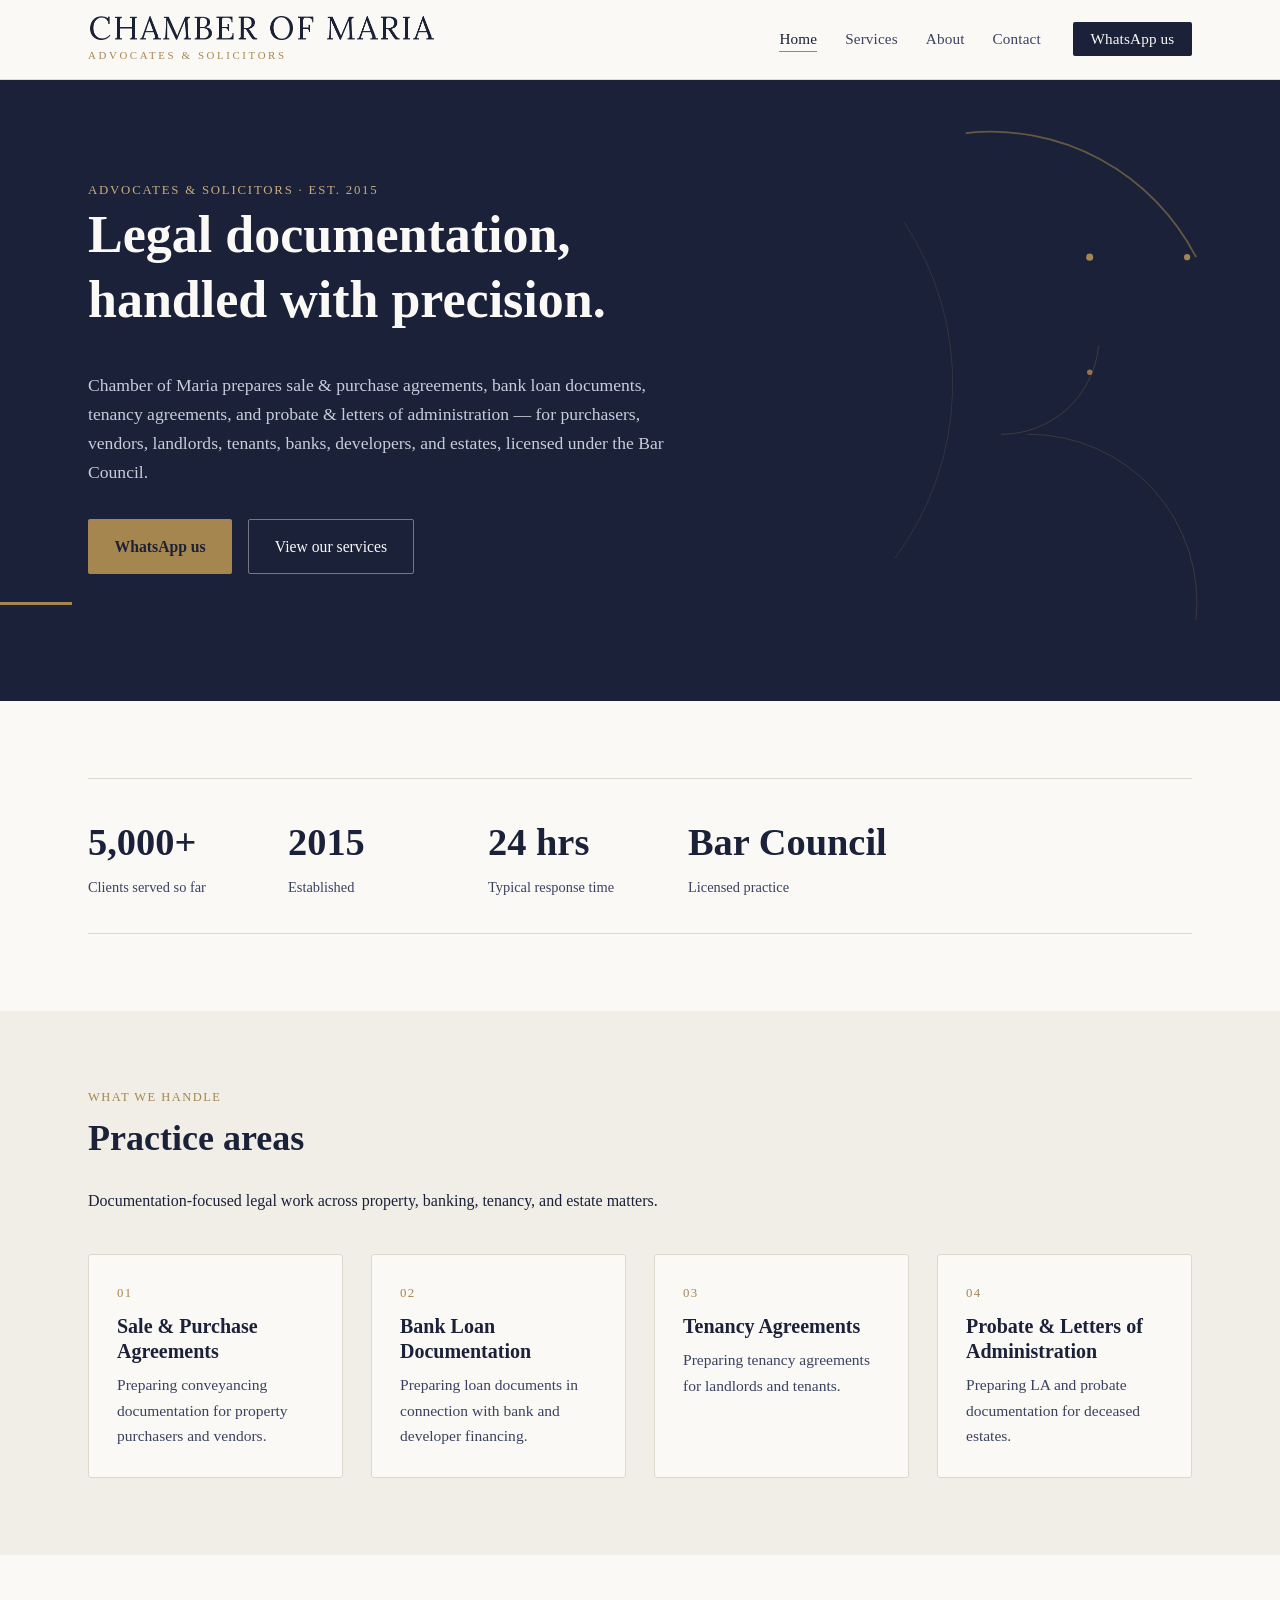
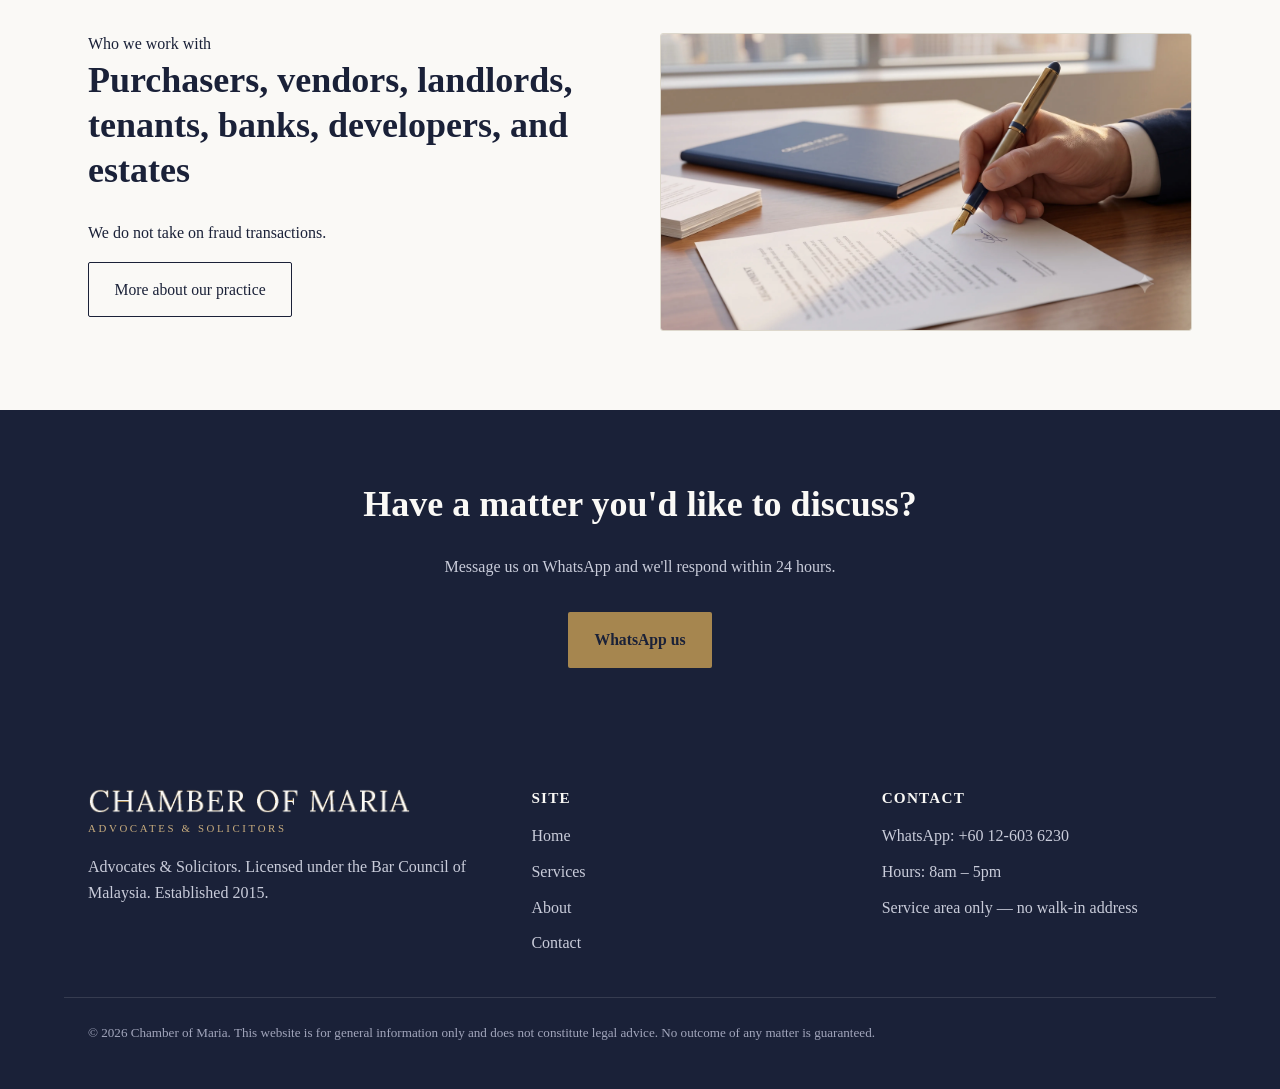
==== commit 5ff8f470: "Replace hero motif with inline animated orbit SVG Swapped the raster two-layer ring motif (hero-moti" ====
--- a/index.html
+++ b/index.html
@@ -44,10 +44,24 @@
 <main id="main">
 
   <section class="hero">
-    <div class="hero-motif" aria-hidden="true">
-      <img src="assets/hero-motif-rings.webp" alt="" class="hero-motif-rings">
-      <img src="assets/hero-motif-letter.webp" alt="" class="hero-motif-letter">
-    </div>
+    <svg viewBox="0 0 700 640" xmlns="http://www.w3.org/2000/svg" aria-hidden="true" class="hero-decoration">
+      <g stroke="var(--gold, #A6864F)" fill="none">
+        <path d="M 300,60 A 260,260 0 0 1 560,200"  stroke-width="2" opacity="0.55"/>
+        <path d="M 370,400 A 190,190 0 0 1 560,610" stroke-width="1" opacity="0.28"/>
+        <path d="M 230,160 A 330,330 0 0 1 220,540" stroke-width="1" opacity="0.20"/>
+        <path d="M 450,300 A 110,110 0 0 1 340,400" stroke-width="1" opacity="0.30"/>
+      </g>
+      <circle cx="440" cy="200" r="4" fill="var(--gold, #A6864F)"/>
+      <g class="orbit orbit-1">
+        <circle cx="550" cy="200" r="3.5" fill="var(--gold, #A6864F)"/>
+      </g>
+      <g class="orbit orbit-2">
+        <circle cx="440" cy="330" r="3" fill="var(--gold, #A6864F)" opacity="0.85"/>
+      </g>
+      <g class="orbit orbit-3">
+        <circle cx="440" cy="-90" r="2.5" fill="var(--gold, #A6864F)" opacity="0.7"/>
+      </g>
+    </svg>
     <div class="container">
       <span class="eyebrow">Advocates &amp; Solicitors · Est. 2015</span>
       <h1>Legal documentation, handled with precision.</h1>
--- a/css/style.css
+++ b/css/style.css
@@ -172,57 +172,35 @@
   z-index: 1;
 }
 
-.hero-motif {
+.hero-decoration {
   position: absolute;
-  top: 50%;
-  right: -9%;
-  width: min(560px, 52vw);
-  aspect-ratio: 1 / 1;
-  transform: translateY(-50%);
+  right: -40px;
+  top: 0;
+  width: 620px;
+  height: auto;
   pointer-events: none;
-  z-index: 0;
-}
-
-.hero-motif img {
-  position: absolute;
-  inset: 0;
-  width: 100%;
-  height: 100%;
-}
-
-.hero-motif-rings {
-  opacity: 0.55;
-  animation: hero-motif-spin 60s linear infinite;
-}
-
-.hero-motif-letter {
-  opacity: 0.2;
-}
-
-@keyframes hero-motif-spin {
+}
+
+.orbit {
+  transform-origin: 440px 200px;
+  animation: orbit-spin linear infinite;
+}
+.orbit-1 { animation-duration: 34s; }
+.orbit-2 { animation-duration: 68s; }
+.orbit-3 { animation-duration: 120s; }
+
+@keyframes orbit-spin {
   from { transform: rotate(0deg); }
-  to { transform: rotate(360deg); }
-}
-
+  to   { transform: rotate(360deg); }
+}
+
+@media (max-width: 900px) {
+  .hero-decoration { display: none; }
+}
+
+/* Accessibility — required, do not remove or make conditional on anything else */
 @media (prefers-reduced-motion: reduce) {
-  .hero-motif-rings {
-    animation: none;
-  }
-}
-
-@media (max-width: 780px) {
-  .hero-motif {
-    width: 70vw;
-    right: -20%;
-  }
-
-  .hero-motif-rings {
-    opacity: 0.4;
-  }
-
-  .hero-motif-letter {
-    opacity: 0.15;
-  }
+  .orbit { animation: none; }
 }
 
 .hero::after {
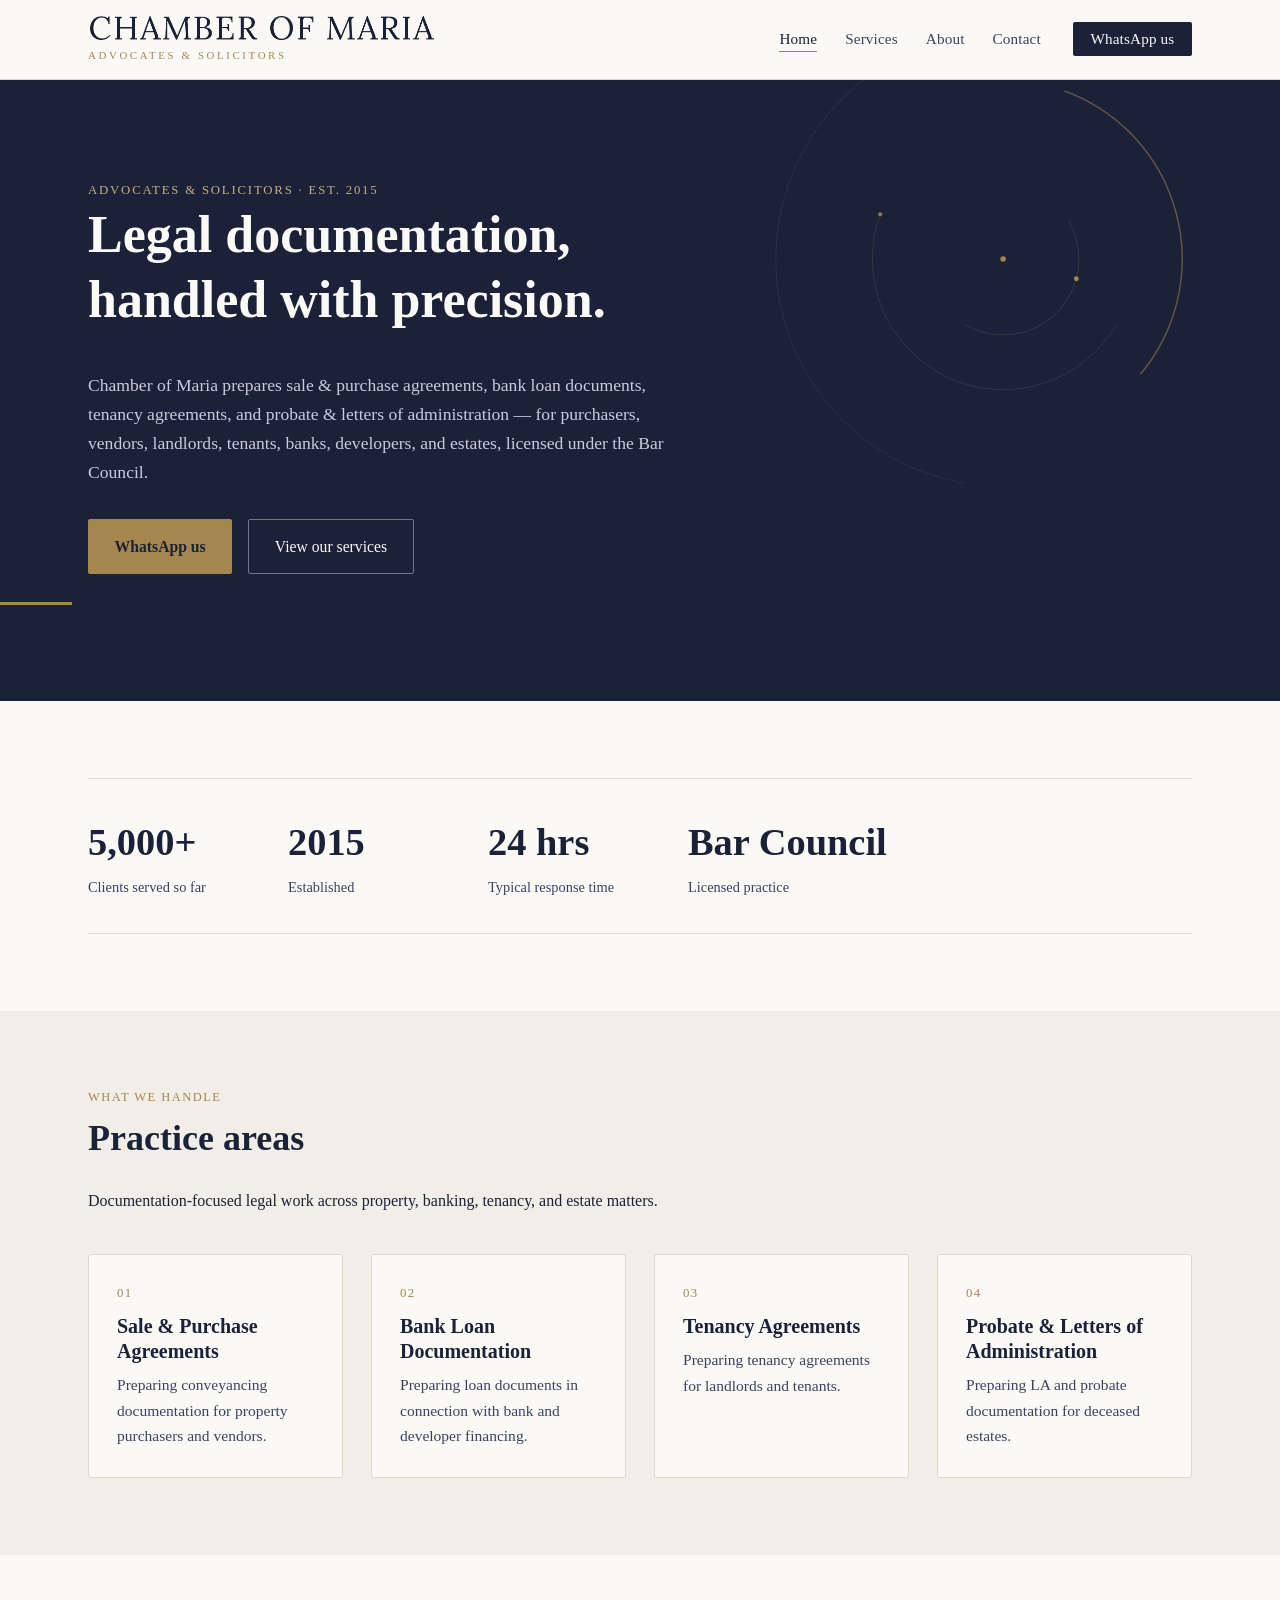
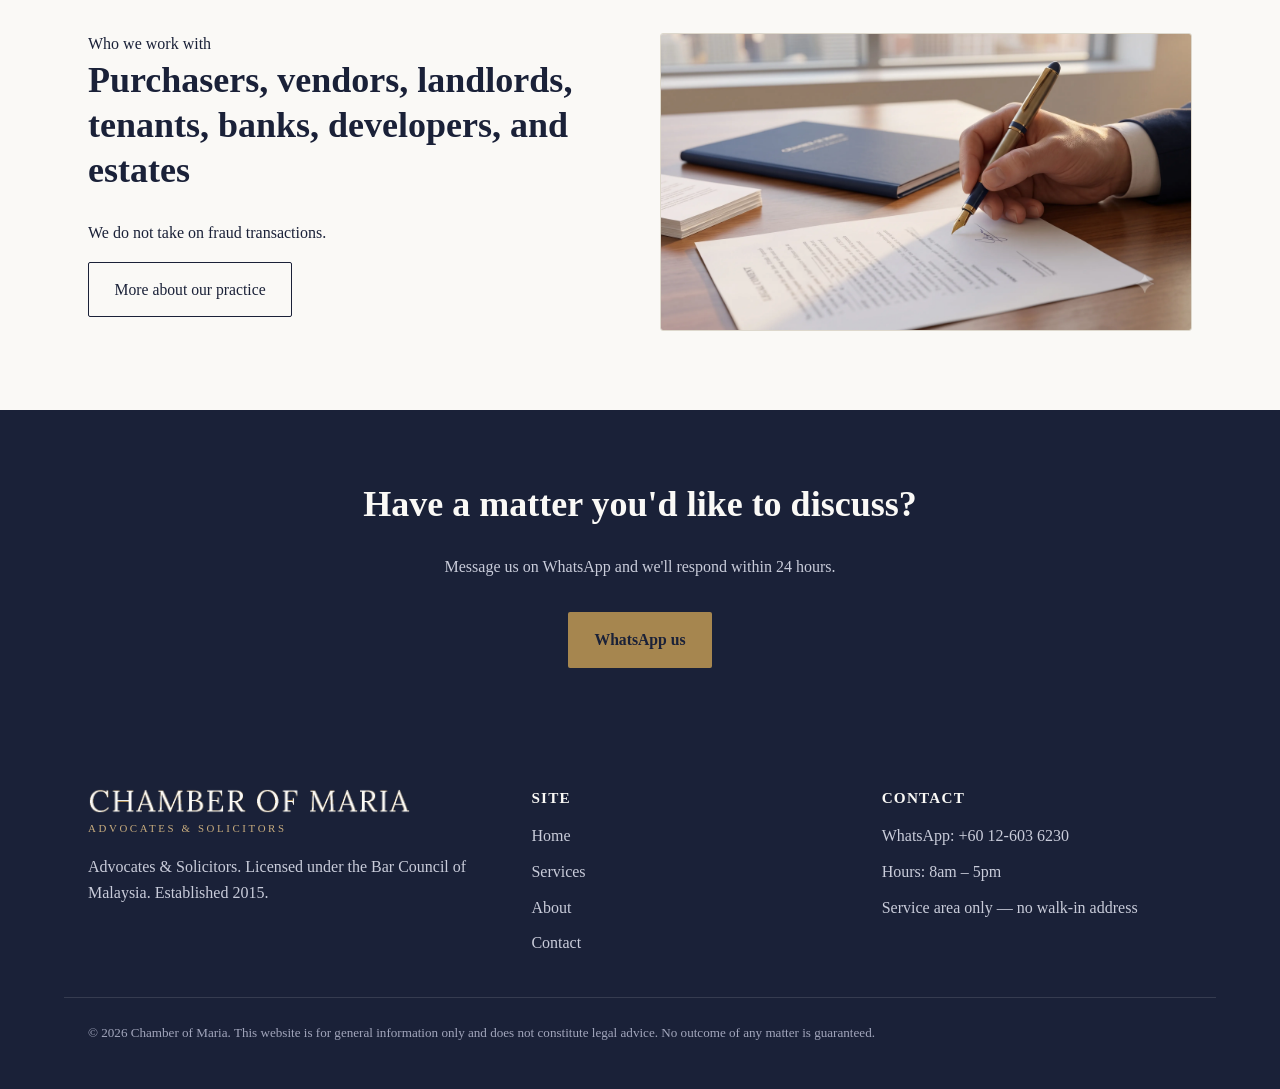
==== commit d45bebeb: "hero section amendments" ====
--- a/index.html
+++ b/index.html
@@ -44,22 +44,22 @@
 <main id="main">
 
   <section class="hero">
-    <svg viewBox="0 0 700 640" xmlns="http://www.w3.org/2000/svg" aria-hidden="true" class="hero-decoration">
+    <svg viewBox="0 0 900 640" xmlns="http://www.w3.org/2000/svg" aria-hidden="true" class="hero-decoration">
       <g stroke="var(--gold, #A6864F)" fill="none">
-        <path d="M 300,60 A 260,260 0 0 1 560,200"  stroke-width="2" opacity="0.55"/>
-        <path d="M 370,400 A 190,190 0 0 1 560,610" stroke-width="1" opacity="0.28"/>
-        <path d="M 230,160 A 330,330 0 0 1 220,540" stroke-width="1" opacity="0.20"/>
-        <path d="M 450,300 A 110,110 0 0 1 340,400" stroke-width="1" opacity="0.30"/>
+        <path d="M 528.9,15.7 A 260,260 0 0 1 639.2,427.1" stroke-width="2" opacity="0.55"/>
+        <path d="M 604.5,355.0 A 190,190 0 0 1 261.5,195.0" stroke-width="1" opacity="0.28"/>
+        <path d="M 382.7,585.0 A 330,330 0 0 1 382.7,-65.0" stroke-width="1" opacity="0.2"/>
+        <path d="M 535.3,205.0 A 110,110 0 0 1 385.0,355.3" stroke-width="1" opacity="0.3"/>
       </g>
-      <circle cx="440" cy="200" r="4" fill="var(--gold, #A6864F)"/>
+      <circle cx="440" cy="260" r="4" fill="var(--gold, #A6864F)"/>
       <g class="orbit orbit-1">
-        <circle cx="550" cy="200" r="3.5" fill="var(--gold, #A6864F)"/>
+        <circle cx="546.3" cy="288.5" r="3.5" fill="var(--gold, #A6864F)" opacity="1.0"/>
       </g>
       <g class="orbit orbit-2">
-        <circle cx="440" cy="330" r="3" fill="var(--gold, #A6864F)" opacity="0.85"/>
+        <circle cx="261.5" cy="195.0" r="3.0" fill="var(--gold, #A6864F)" opacity="0.85"/>
       </g>
       <g class="orbit orbit-3">
-        <circle cx="440" cy="-90" r="2.5" fill="var(--gold, #A6864F)" opacity="0.7"/>
+        <circle cx="382.7" cy="-65.0" r="2.5" fill="var(--gold, #A6864F)" opacity="0.7"/>
       </g>
     </svg>
     <div class="container">
--- a/css/style.css
+++ b/css/style.css
@@ -182,7 +182,7 @@
 }
 
 .orbit {
-  transform-origin: 440px 200px;
+  transform-origin: 440px 260px;
   animation: orbit-spin linear infinite;
 }
 .orbit-1 { animation-duration: 34s; }
@@ -198,7 +198,6 @@
   .hero-decoration { display: none; }
 }
 
-/* Accessibility — required, do not remove or make conditional on anything else */
 @media (prefers-reduced-motion: reduce) {
   .orbit { animation: none; }
 }
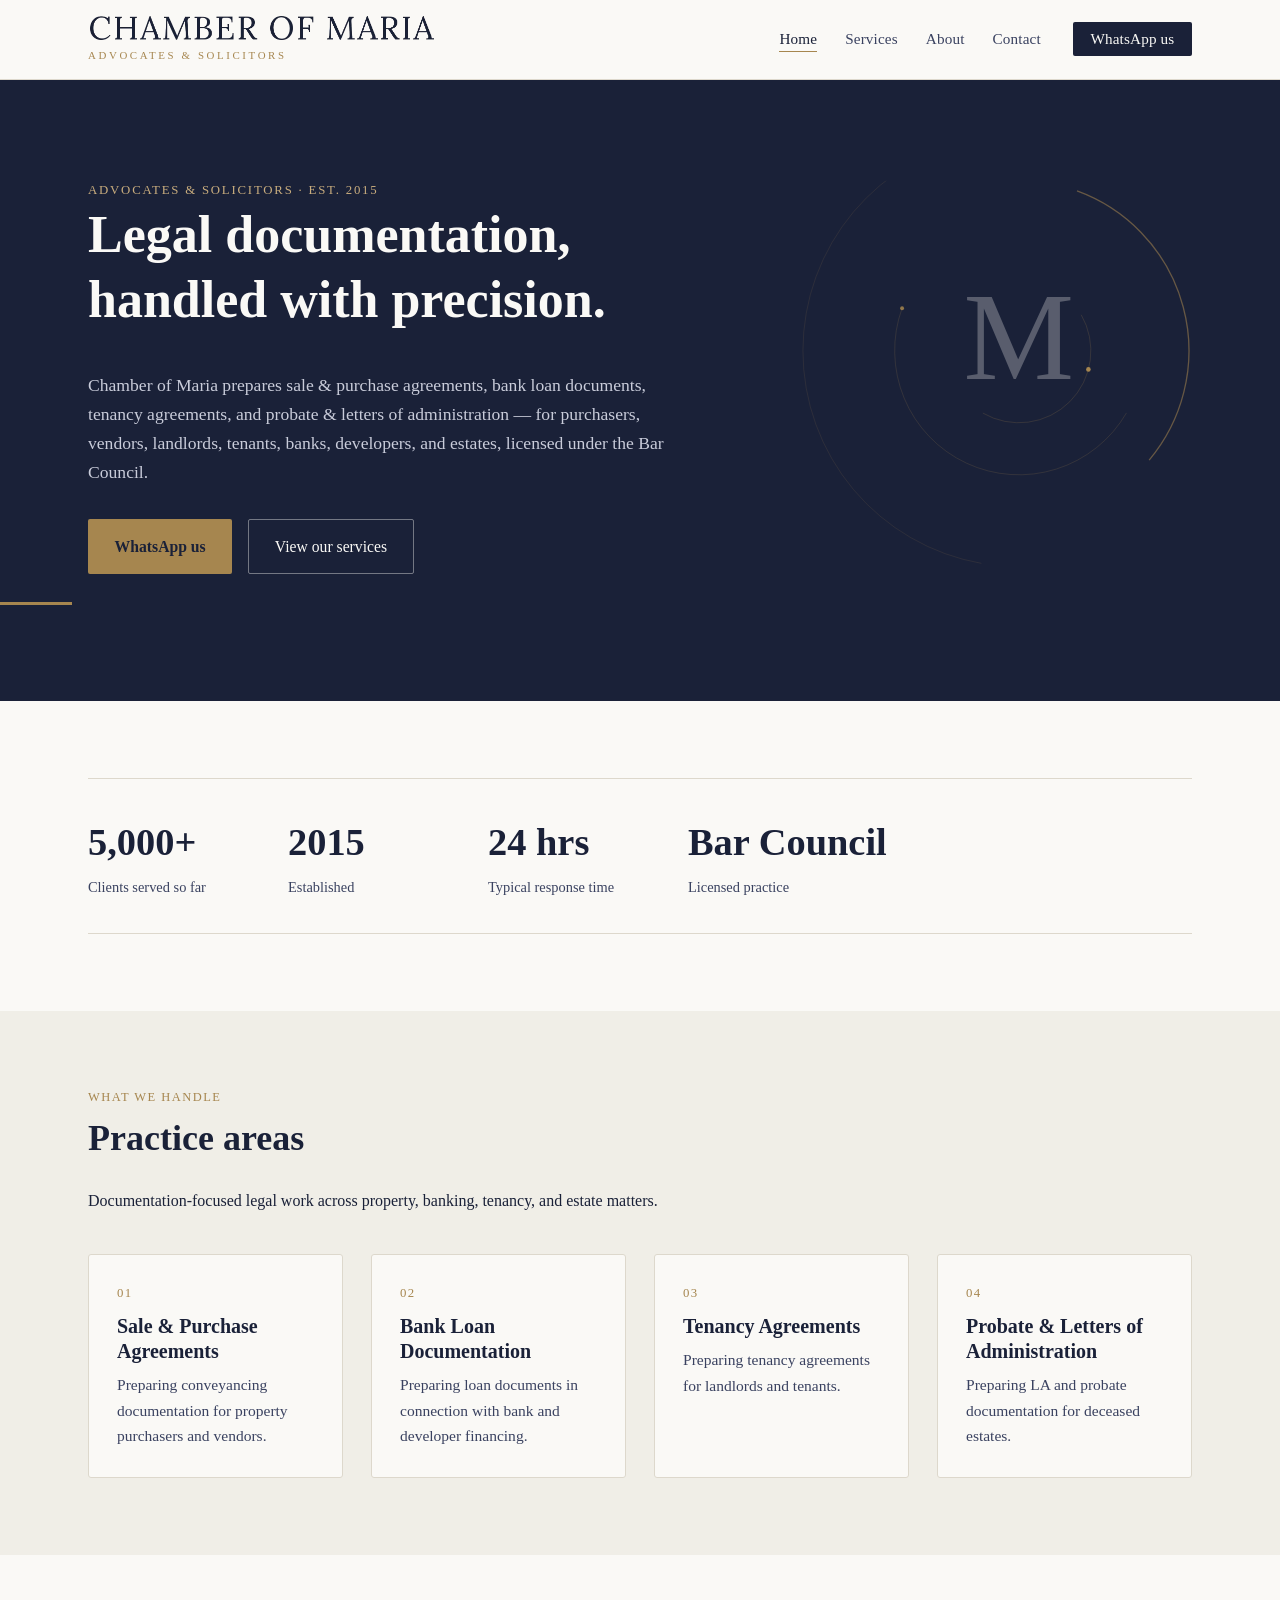
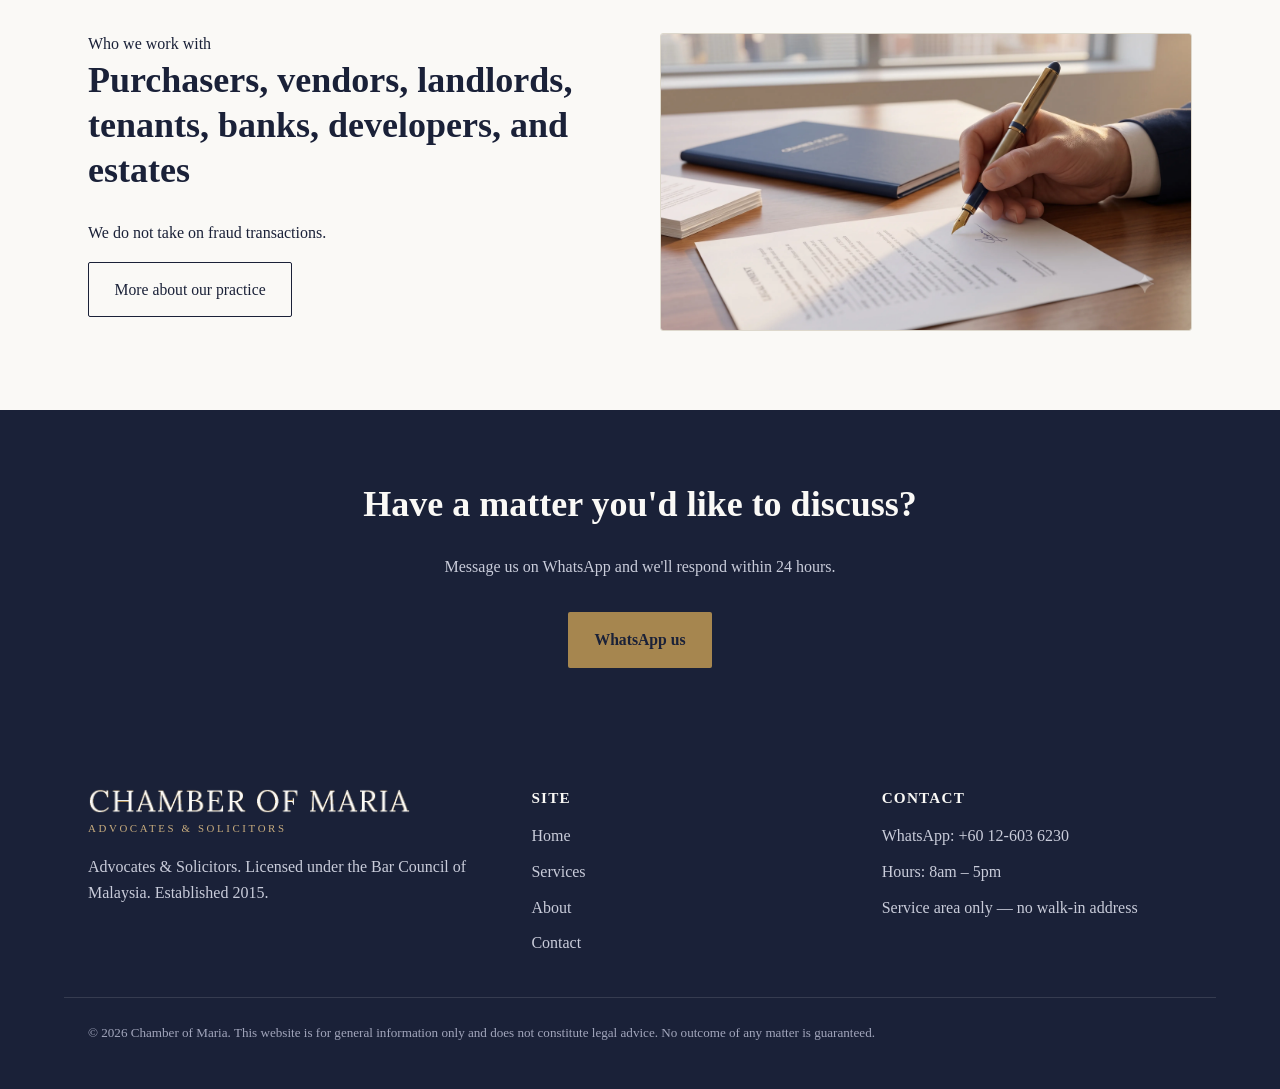
==== commit b53f95c4: "here section amendment 02" ====
--- a/index.html
+++ b/index.html
@@ -51,7 +51,7 @@
         <path d="M 382.7,585.0 A 330,330 0 0 1 382.7,-65.0" stroke-width="1" opacity="0.2"/>
         <path d="M 535.3,205.0 A 110,110 0 0 1 385.0,355.3" stroke-width="1" opacity="0.3"/>
       </g>
-      <circle cx="440" cy="260" r="4" fill="var(--gold, #A6864F)"/>
+      <text x="440" y="260" text-anchor="middle" dominant-baseline="middle" font-family="Lora, Georgia, serif" font-size="190" fill="var(--paper, #FAF9F6)" opacity="0.28">M</text>
       <g class="orbit orbit-1">
         <circle cx="546.3" cy="288.5" r="3.5" fill="var(--gold, #A6864F)" opacity="1.0"/>
       </g>
--- a/css/style.css
+++ b/css/style.css
@@ -175,8 +175,9 @@
 .hero-decoration {
   position: absolute;
   right: -40px;
-  top: 0;
-  width: 620px;
+  top: 50%;
+  transform: translateY(-50%);
+  width: min(680px, 46vw);
   height: auto;
   pointer-events: none;
 }
